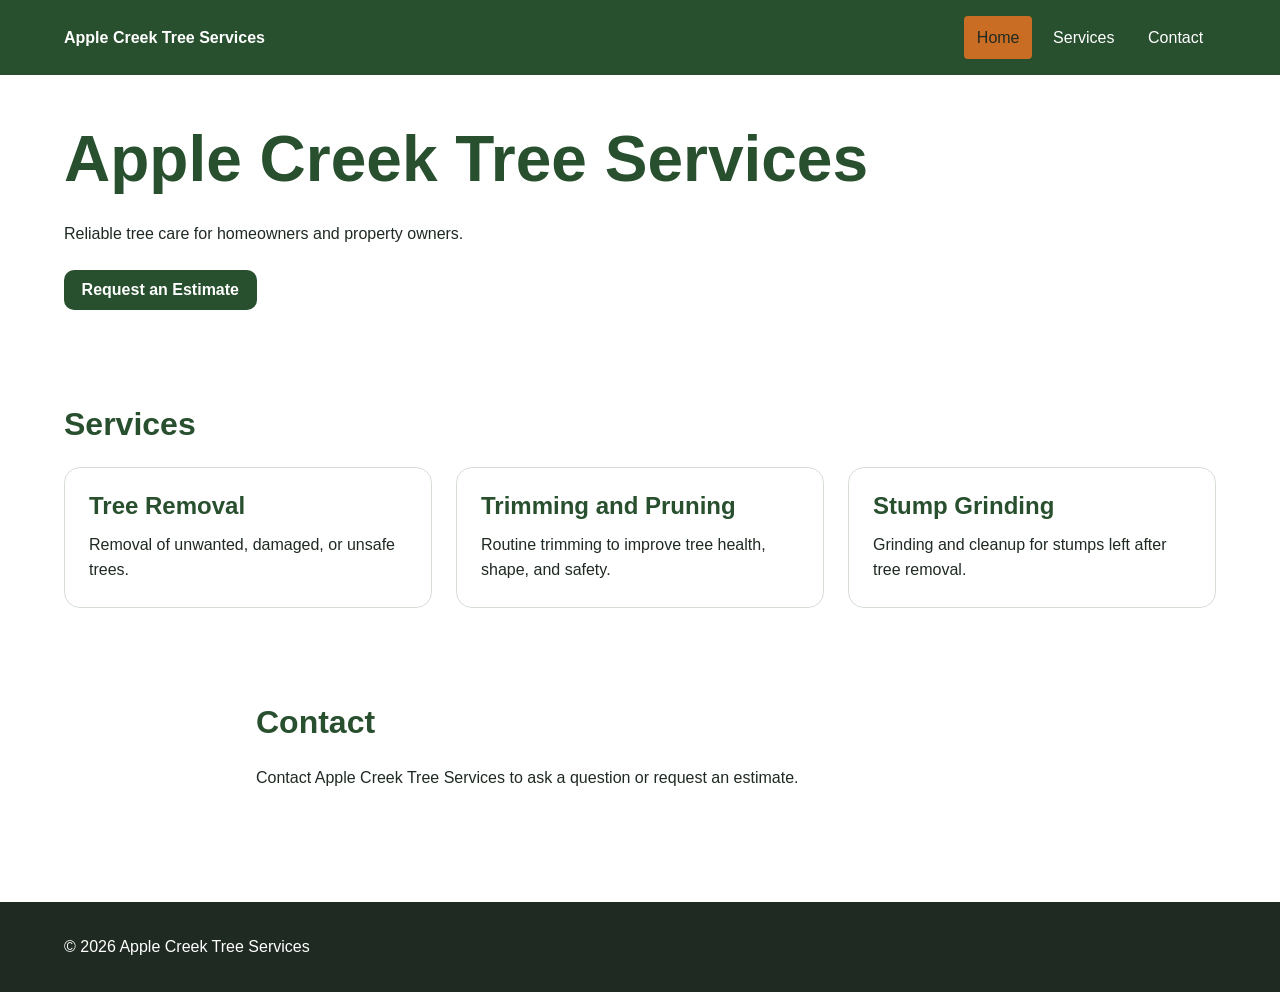
==== index.html @ 9f12fcba "Add simple capstone homepage" ====
<!doctype html>
<html lang="en">
<head>
  <meta charset="utf-8">
  <meta name="viewport" content="width=device-width, initial-scale=1">
  <title>Apple Creek Tree Services</title>
  <link rel="stylesheet" href="css/apple-creek-architecture.css">
</head>
<body>
  <header class="site-header">
    <div class="site-shell site-nav">
      <a class="site-nav__brand" href="index.html">Apple Creek Tree Services</a>
      <nav aria-label="Primary navigation">
        <ul class="site-nav__list">
          <li><a class="site-nav__link" aria-current="page" href="index.html">Home</a></li>
          <li><a class="site-nav__link" href="#services">Services</a></li>
          <li><a class="site-nav__link" href="#contact">Contact</a></li>
        </ul>
      </nav>
    </div>
  </header>

  <main>
    <section class="section">
      <div class="site-shell stack">
        <h1>Apple Creek Tree Services</h1>
        <p>Reliable tree care for homeowners and property owners.</p>
        <div>
          <a class="button" href="#contact">Request an Estimate</a>
        </div>
      </div>
    </section>

    <section class="section" id="services">
      <div class="site-shell stack">
        <h2>Services</h2>
        <div class="card-grid">
          <article class="service-card">
            <h3 class="service-card__title">Tree Removal</h3>
            <p>Removal of unwanted, damaged, or unsafe trees.</p>
          </article>

          <article class="service-card">
            <h3 class="service-card__title">Trimming and Pruning</h3>
            <p>Routine trimming to improve tree health, shape, and safety.</p>
          </article>

          <article class="service-card">
            <h3 class="service-card__title">Stump Grinding</h3>
            <p>Grinding and cleanup for stumps left after tree removal.</p>
          </article>
        </div>
      </div>
    </section>

    <section class="section" id="contact">
      <div class="site-shell site-shell--narrow stack">
        <h2>Contact</h2>
        <p>Contact Apple Creek Tree Services to ask a question or request an estimate.</p>
      </div>
    </section>
  </main>

  <footer class="site-footer">
    <div class="site-shell">
      <p>&copy; 2026 Apple Creek Tree Services</p>
    </div>
  </footer>
</body>
</html>
---- css/apple-creek-architecture.css ----
/* =========================================================
   Apple Creek Tree Services
   Production CSS Architecture Package
   ========================================================= */

@layer reset, base, layout, components, utilities, states, overrides;

@layer reset {
  *, *::before, *::after { box-sizing: border-box; }
  html { scroll-behavior: smooth; }
  body, h1, h2, h3, p, ul, ol, figure { margin: 0; }
  img, picture { display: block; max-width: 100%; }
  button, input, select, textarea { font: inherit; }
}

@layer base {
  :root {
    --color-brand-700: #284f2e;
    --color-brand-600: #356b3f;
    --color-brand-100: #e9f2e8;
    --color-accent-500: #c96d24;
    --color-accent-100: #fff1e5;
    --color-ink-900: #1f2a22;
    --color-ink-700: #445047;
    --color-surface-000: #ffffff;
    --color-surface-050: #f7f8f5;
    --color-border-200: #d5ddd4;
    --color-danger-600: #a43a32;
    --color-success-600: #2f6b3a;
    --font-sans: Arial, Helvetica, sans-serif;
    --text-sm: 0.875rem;
    --text-base: 1rem;
    --text-lg: 1.125rem;
    --text-xl: 1.5rem;
    --text-2xl: 2rem;
    --text-hero: clamp(2.25rem, 5vw, 4.5rem);
    --leading-body: 1.6;
    --leading-tight: 1.15;
    --space-1: 0.25rem;
    --space-2: 0.5rem;
    --space-3: 0.75rem;
    --space-4: 1rem;
    --space-5: 1.5rem;
    --space-6: 2rem;
    --space-7: 3rem;
    --space-8: 4rem;
    --radius-sm: 0.25rem;
    --radius-md: 0.625rem;
    --radius-lg: 1rem;
    --border-thin: 1px solid var(--color-border-200);
    --content-max: 72rem;
    --content-narrow: 48rem;
    --focus-color: var(--color-accent-500);
    --focus-ring: 3px solid var(--focus-color);
    --focus-offset: 3px;
    --button-bg: var(--color-brand-700);
    --button-color: var(--color-surface-000);
    --button-bg-hover: var(--color-accent-500);
    --button-color-hover: var(--color-ink-900);
    --button-radius: var(--radius-md);
    --button-pad-block: 0.75rem;
    --button-pad-inline: 1.1rem;
  }

  html { color-scheme: light; }
  body {
    background: var(--color-surface-000);
    color: var(--color-ink-900);
    font-family: var(--font-sans);
    font-size: var(--text-base);
    line-height: var(--leading-body);
  }
  h1, h2, h3 { color: var(--color-brand-700); line-height: var(--leading-tight); }
  h1 { font-size: var(--text-hero); }
  h2 { font-size: var(--text-2xl); }
  h3 { font-size: var(--text-xl); }
  p + p { margin-top: var(--space-4); }
  a { color: var(--color-brand-700); text-underline-offset: 0.15em; }
}

@layer layout {
  .site-shell { width: min(100% - 2rem, var(--content-max)); margin-inline: auto; }
  .site-shell--narrow { width: min(100% - 2rem, var(--content-narrow)); margin-inline: auto; }
  .section { padding-block: var(--space-7); }
  .stack { display: grid; gap: var(--space-5); }
  .cluster { display: flex; flex-wrap: wrap; gap: var(--space-4); align-items: center; }
  .card-grid { display: grid; gap: var(--space-5); grid-template-columns: repeat(auto-fit, minmax(min(16rem, 100%), 1fr)); }
  .split-layout { display: grid; gap: var(--space-6); grid-template-columns: 1fr; }
  @media (min-width: 48rem) {
    .split-layout { grid-template-columns: minmax(0, 1.2fr) minmax(18rem, 0.8fr); align-items: start; }
  }
}

@layer components {
  .site-header { background: var(--color-brand-700); color: var(--color-surface-000); }
  .site-nav { display: flex; flex-wrap: wrap; align-items: center; justify-content: space-between; gap: var(--space-4); padding-block: var(--space-4); }
  .site-nav__brand, .site-nav__link { color: var(--color-surface-000); text-decoration: none; }
  .site-nav__brand { font-weight: 700; }
  .site-nav__list { display: flex; flex-wrap: wrap; gap: var(--space-2); padding: 0; margin: 0; list-style: none; }
  .site-nav__link { display: inline-block; padding: 0.55rem 0.8rem; border-radius: var(--radius-sm); }
  .button { display: inline-block; padding: var(--button-pad-block) var(--button-pad-inline); background: var(--button-bg); color: var(--button-color); border: 0; border-radius: var(--button-radius); font-weight: 700; line-height: 1; text-decoration: none; cursor: pointer; }
  .button--secondary { --button-bg: var(--color-surface-000); --button-color: var(--color-brand-700); border: 2px solid var(--color-brand-700); }
  .service-card { padding: var(--space-5); background: var(--color-surface-000); border: var(--border-thin); border-radius: var(--radius-lg); }
  .service-card__title { margin-bottom: var(--space-3); }
  .service-card__link { display: inline-block; margin-top: var(--space-4); font-weight: 700; }
  .callout { padding: var(--space-5); background: var(--color-accent-100); border-left: 0.4rem solid var(--color-accent-500); border-radius: var(--radius-sm); }
  .callout__title { margin-bottom: var(--space-2); color: var(--color-ink-900); }
  .form-field { display: grid; gap: var(--space-2); }
  .form-field__label { font-weight: 700; }
  .form-field__control { width: 100%; padding: 0.75rem 0.85rem; color: var(--color-ink-900); background: var(--color-surface-000); border: var(--border-thin); border-radius: var(--radius-md); }
  .form-field__help { color: var(--color-ink-700); font-size: var(--text-sm); }
  .media-card { overflow: hidden; background: var(--color-surface-000); border: var(--border-thin); border-radius: var(--radius-lg); }
  .media-card__image { width: 100%; aspect-ratio: 4 / 3; object-fit: cover; }
  .media-card__body { padding: var(--space-4); }
  .site-footer { margin-top: var(--space-8); padding-block: var(--space-6); background: var(--color-ink-900); color: var(--color-surface-000); }
  .site-footer a { color: var(--color-surface-000); }
}

@layer utilities {
  .u-text-center { text-align: center !important; }
  .u-visually-hidden { position: absolute !important; width: 1px !important; height: 1px !important; padding: 0 !important; margin: -1px !important; overflow: hidden !important; clip: rect(0 0 0 0) !important; white-space: nowrap !important; border: 0 !important; }
  .u-mt-0 { margin-top: 0 !important; }
  .u-mt-6 { margin-top: var(--space-6) !important; }
  .u-full-width { width: 100% !important; }
}

@layer states {
  :where(a, button, input, select, textarea):focus-visible { outline: var(--focus-ring); outline-offset: var(--focus-offset); }
  .site-nav__link:hover, .site-nav__link[aria-current="page"] { background: var(--color-accent-500); color: var(--color-ink-900); }
  .button:hover { background: var(--button-bg-hover); color: var(--button-color-hover); }
  .form-field__control[aria-invalid="true"] { border-color: var(--color-danger-600); box-shadow: 0 0 0 1px var(--color-danger-600); }
  .form-field__control:disabled, .button:disabled { opacity: 0.55; cursor: not-allowed; }
  .is-success { border-color: var(--color-success-600) !important; }
}

@layer overrides {
  /* Page-specific or temporary release fixes belong here only when needed. */
}

@media print {
  @page { margin: 0.6in; }
  body { background: #fff; color: #000; font-size: 11pt; }
  .site-header, .site-footer, .button, form, .no-print { display: none !important; }
  .site-shell, .site-shell--narrow { width: 100%; max-width: none; }
  .section { padding-block: 0.2in; }
  .card-grid, .split-layout { display: block; }
  .service-card, .callout, .media-card { break-inside: avoid; margin-bottom: 0.18in; border: 1px solid #888; box-shadow: none; }
  a[href]::after { content: " (" attr(href) ")"; font-size: 9pt; }
}
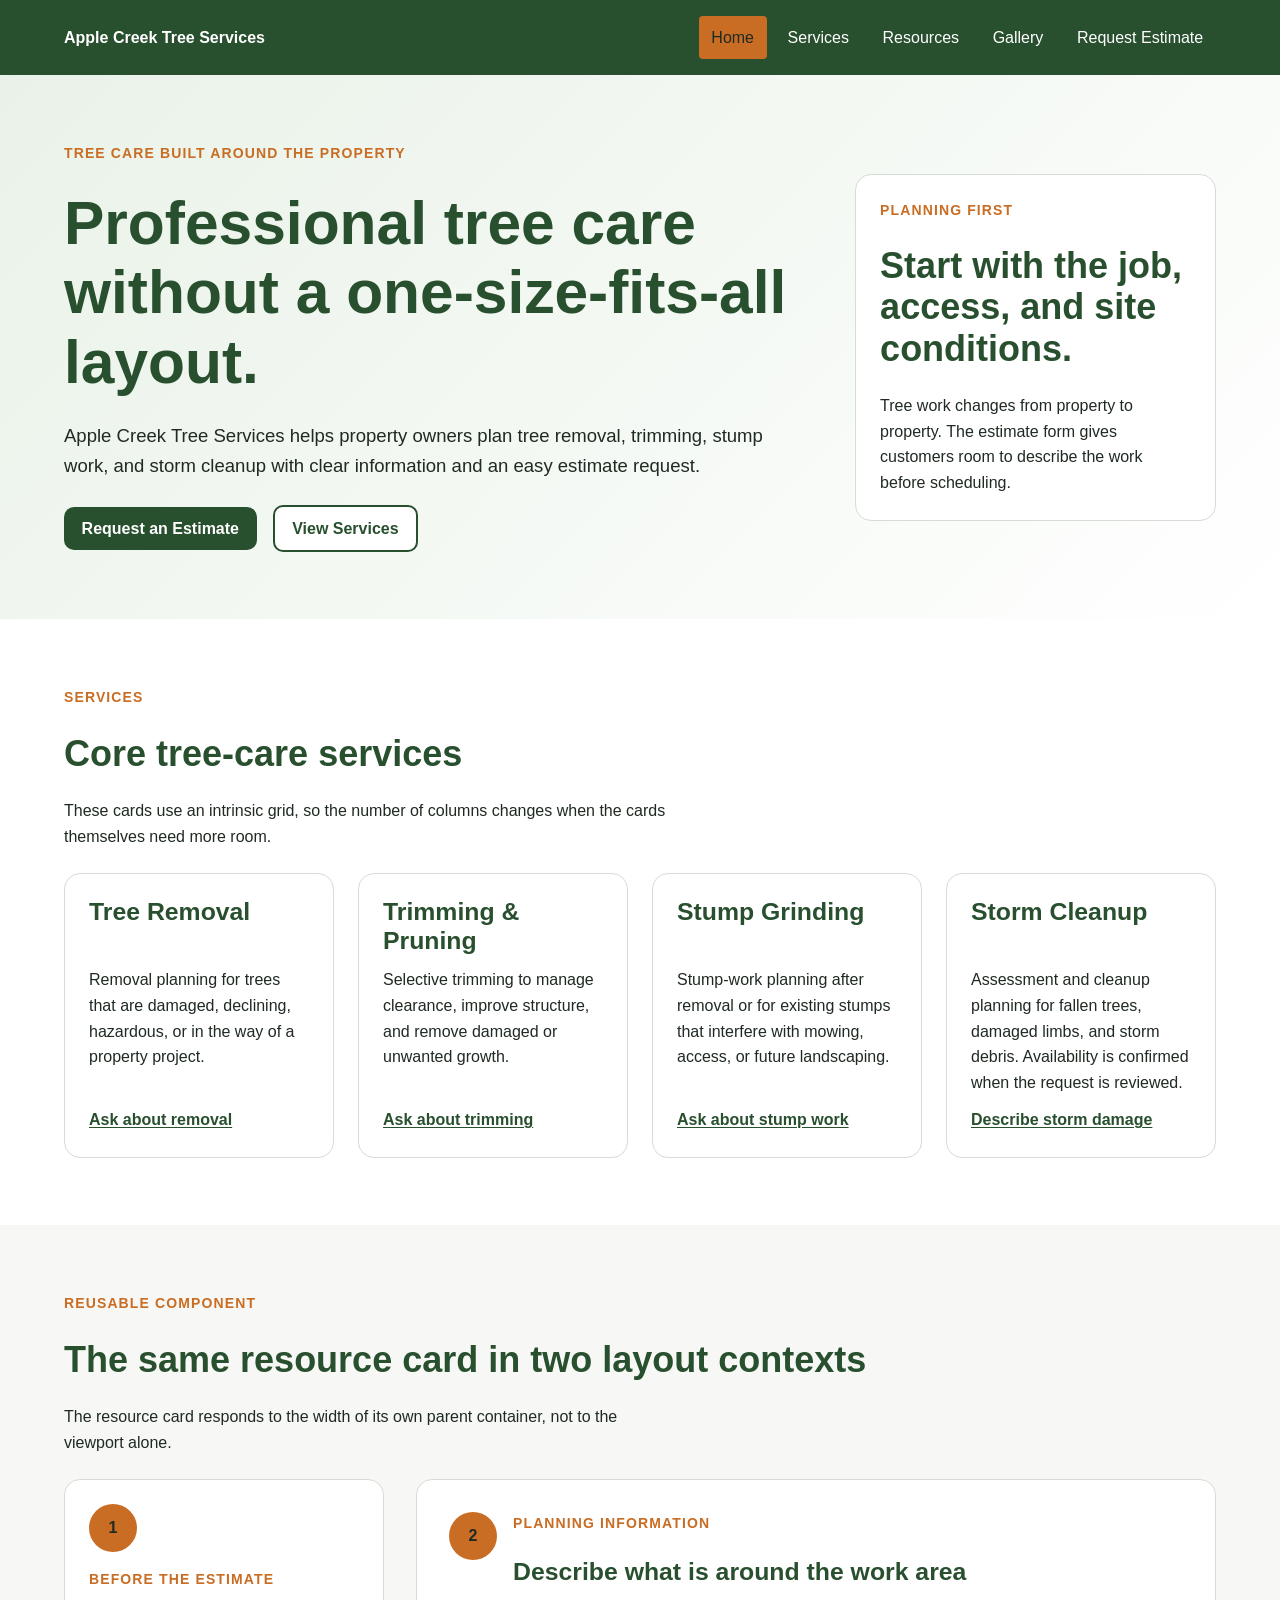
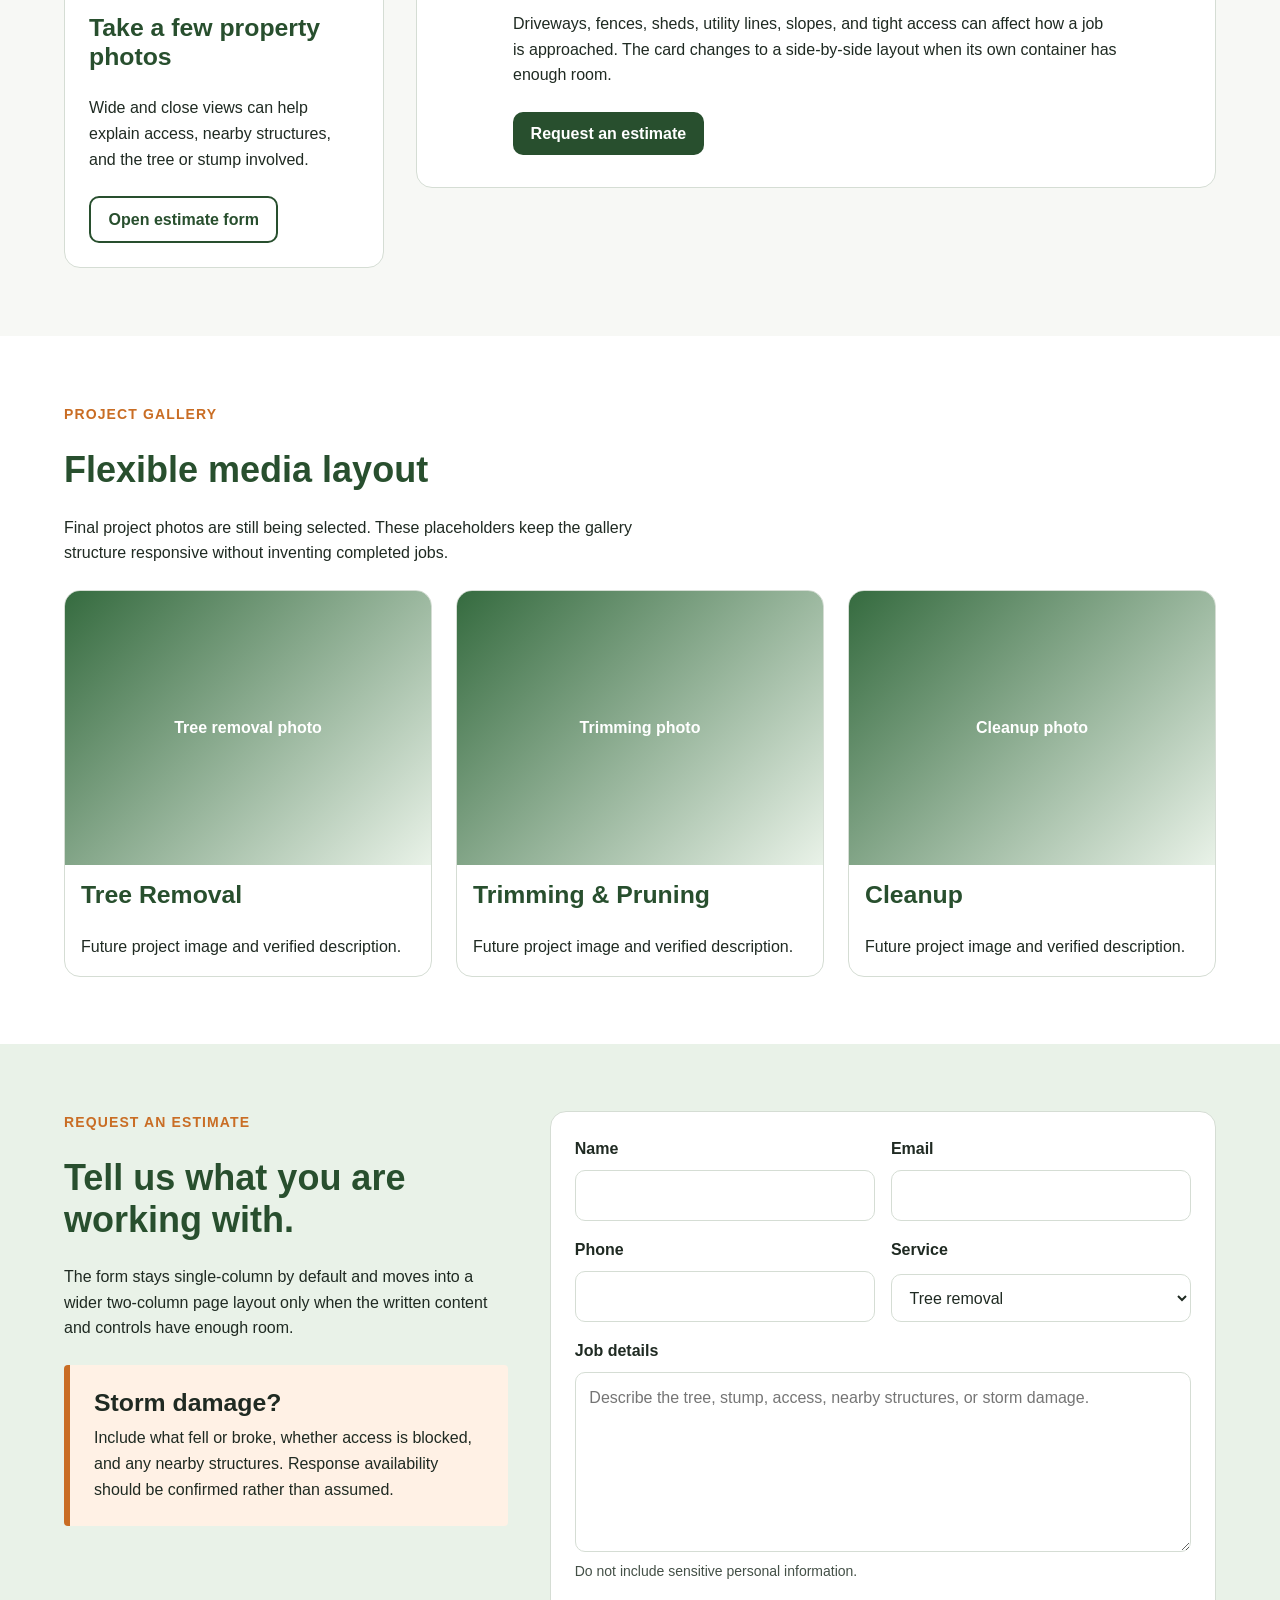
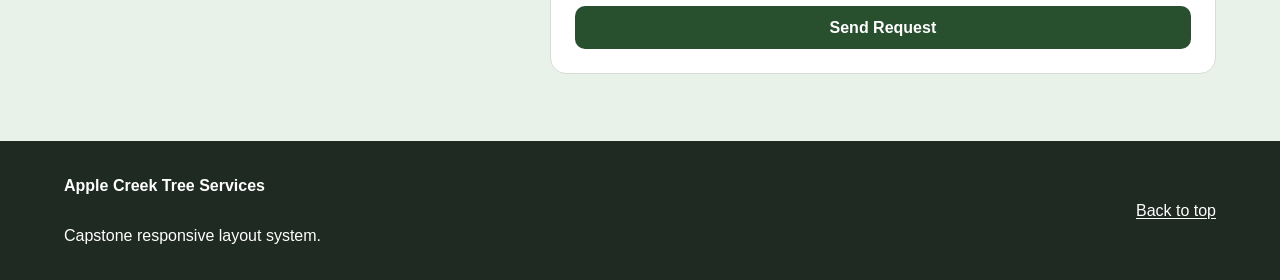
==== commit 3de175ff: "Extend capstone with responsive layout system" ====
--- a/index.html
+++ b/index.html
@@ -3,68 +3,223 @@
 <head>
   <meta charset="utf-8">
   <meta name="viewport" content="width=device-width, initial-scale=1">
+  <meta name="description" content="Apple Creek Tree Services responsive capstone layout practice.">
   <title>Apple Creek Tree Services</title>
-  <link rel="stylesheet" href="css/apple-creek-architecture.css">
+  <link rel="stylesheet" href="css/apple-creek-responsive.css">
 </head>
 <body>
+  <a class="skip-link" href="#main">Skip to main content</a>
+
   <header class="site-header">
     <div class="site-shell site-nav">
-      <a class="site-nav__brand" href="index.html">Apple Creek Tree Services</a>
+      <a class="site-nav__brand" href="#home">Apple Creek Tree Services</a>
       <nav aria-label="Primary navigation">
         <ul class="site-nav__list">
-          <li><a class="site-nav__link" aria-current="page" href="index.html">Home</a></li>
+          <li><a class="site-nav__link" aria-current="page" href="#home">Home</a></li>
           <li><a class="site-nav__link" href="#services">Services</a></li>
-          <li><a class="site-nav__link" href="#contact">Contact</a></li>
+          <li><a class="site-nav__link" href="#resources">Resources</a></li>
+          <li><a class="site-nav__link" href="#gallery">Gallery</a></li>
+          <li><a class="site-nav__link" href="#estimate">Request Estimate</a></li>
         </ul>
       </nav>
     </div>
   </header>
 
-  <main>
-    <section class="section">
+  <main id="main">
+    <section class="hero section" id="home">
+      <div class="site-shell hero-layout">
+        <div class="stack">
+          <p class="eyebrow">Tree care built around the property</p>
+          <h1>Professional tree care without a one-size-fits-all layout.</h1>
+          <p class="hero__lede">Apple Creek Tree Services helps property owners plan tree removal, trimming, stump work, and storm cleanup with clear information and an easy estimate request.</p>
+          <div class="cluster">
+            <a class="button" href="#estimate">Request an Estimate</a>
+            <a class="button button--secondary" href="#services">View Services</a>
+          </div>
+        </div>
+
+        <aside class="hero-panel stack" aria-labelledby="planning-title">
+          <p class="eyebrow">Planning first</p>
+          <h2 id="planning-title">Start with the job, access, and site conditions.</h2>
+          <p>Tree work changes from property to property. The estimate form gives customers room to describe the work before scheduling.</p>
+        </aside>
+      </div>
+    </section>
+
+    <section class="section" id="services" aria-labelledby="services-title">
       <div class="site-shell stack">
-        <h1>Apple Creek Tree Services</h1>
-        <p>Reliable tree care for homeowners and property owners.</p>
-        <div>
-          <a class="button" href="#contact">Request an Estimate</a>
-        </div>
-      </div>
-    </section>
-
-    <section class="section" id="services">
+        <div class="section-heading stack">
+          <p class="eyebrow">Services</p>
+          <h2 id="services-title">Core tree-care services</h2>
+          <p>These cards use an intrinsic grid, so the number of columns changes when the cards themselves need more room.</p>
+        </div>
+
+        <div class="service-grid">
+          <article class="service-card">
+            <h3 class="service-card__title">Tree Removal</h3>
+            <p>Removal planning for trees that are damaged, declining, hazardous, or in the way of a property project.</p>
+            <a class="service-card__link" href="#estimate">Ask about removal</a>
+          </article>
+
+          <article class="service-card">
+            <h3 class="service-card__title">Trimming &amp; Pruning</h3>
+            <p>Selective trimming to manage clearance, improve structure, and remove damaged or unwanted growth.</p>
+            <a class="service-card__link" href="#estimate">Ask about trimming</a>
+          </article>
+
+          <article class="service-card">
+            <h3 class="service-card__title">Stump Grinding</h3>
+            <p>Stump-work planning after removal or for existing stumps that interfere with mowing, access, or future landscaping.</p>
+            <a class="service-card__link" href="#estimate">Ask about stump work</a>
+          </article>
+
+          <article class="service-card">
+            <h3 class="service-card__title">Storm Cleanup</h3>
+            <p>Assessment and cleanup planning for fallen trees, damaged limbs, and storm debris. Availability is confirmed when the request is reviewed.</p>
+            <a class="service-card__link" href="#estimate">Describe storm damage</a>
+          </article>
+        </div>
+      </div>
+    </section>
+
+    <section class="section section--muted" id="resources" aria-labelledby="resources-title">
       <div class="site-shell stack">
-        <h2>Services</h2>
-        <div class="card-grid">
-          <article class="service-card">
-            <h3 class="service-card__title">Tree Removal</h3>
-            <p>Removal of unwanted, damaged, or unsafe trees.</p>
-          </article>
-
-          <article class="service-card">
-            <h3 class="service-card__title">Trimming and Pruning</h3>
-            <p>Routine trimming to improve tree health, shape, and safety.</p>
-          </article>
-
-          <article class="service-card">
-            <h3 class="service-card__title">Stump Grinding</h3>
-            <p>Grinding and cleanup for stumps left after tree removal.</p>
-          </article>
-        </div>
-      </div>
-    </section>
-
-    <section class="section" id="contact">
-      <div class="site-shell site-shell--narrow stack">
-        <h2>Contact</h2>
-        <p>Contact Apple Creek Tree Services to ask a question or request an estimate.</p>
+        <div class="section-heading stack">
+          <p class="eyebrow">Reusable component</p>
+          <h2 id="resources-title">The same resource card in two layout contexts</h2>
+          <p>The resource card responds to the width of its own parent container, not to the viewport alone.</p>
+        </div>
+
+        <div class="resource-layout">
+          <aside class="resource-sidebar stack" aria-label="Quick resource">
+            <div class="resource-shell">
+              <article class="resource-card">
+                <div class="resource-card__marker" aria-hidden="true">1</div>
+                <div class="resource-card__body stack">
+                  <p class="eyebrow">Before the estimate</p>
+                  <h3>Take a few property photos</h3>
+                  <p>Wide and close views can help explain access, nearby structures, and the tree or stump involved.</p>
+                  <a class="button button--secondary" href="#estimate">Open estimate form</a>
+                </div>
+              </article>
+            </div>
+          </aside>
+
+          <div class="resource-main stack">
+            <div class="resource-shell">
+              <article class="resource-card">
+                <div class="resource-card__marker" aria-hidden="true">2</div>
+                <div class="resource-card__body stack">
+                  <p class="eyebrow">Planning information</p>
+                  <h3>Describe what is around the work area</h3>
+                  <p>Driveways, fences, sheds, utility lines, slopes, and tight access can affect how a job is approached. The card changes to a side-by-side layout when its own container has enough room.</p>
+                  <a class="button" href="#estimate">Request an estimate</a>
+                </div>
+              </article>
+            </div>
+          </div>
+        </div>
+      </div>
+    </section>
+
+    <section class="section" id="gallery" aria-labelledby="gallery-title">
+      <div class="site-shell stack">
+        <div class="section-heading stack">
+          <p class="eyebrow">Project gallery</p>
+          <h2 id="gallery-title">Flexible media layout</h2>
+          <p>Final project photos are still being selected. These placeholders keep the gallery structure responsive without inventing completed jobs.</p>
+        </div>
+
+        <div class="gallery-grid">
+          <article class="media-card">
+            <div class="media-card__placeholder" role="img" aria-label="Placeholder for a future tree removal project photo">Tree removal photo</div>
+            <div class="media-card__body stack">
+              <h3>Tree Removal</h3>
+              <p>Future project image and verified description.</p>
+            </div>
+          </article>
+
+          <article class="media-card">
+            <div class="media-card__placeholder" role="img" aria-label="Placeholder for a future trimming project photo">Trimming photo</div>
+            <div class="media-card__body stack">
+              <h3>Trimming &amp; Pruning</h3>
+              <p>Future project image and verified description.</p>
+            </div>
+          </article>
+
+          <article class="media-card">
+            <div class="media-card__placeholder" role="img" aria-label="Placeholder for a future cleanup project photo">Cleanup photo</div>
+            <div class="media-card__body stack">
+              <h3>Cleanup</h3>
+              <p>Future project image and verified description.</p>
+            </div>
+          </article>
+        </div>
+      </div>
+    </section>
+
+    <section class="section section--accent" id="estimate" aria-labelledby="estimate-title">
+      <div class="site-shell estimate-layout">
+        <div class="stack">
+          <p class="eyebrow">Request an estimate</p>
+          <h2 id="estimate-title">Tell us what you are working with.</h2>
+          <p>The form stays single-column by default and moves into a wider two-column page layout only when the written content and controls have enough room.</p>
+
+          <div class="callout">
+            <h3 class="callout__title">Storm damage?</h3>
+            <p>Include what fell or broke, whether access is blocked, and any nearby structures. Response availability should be confirmed rather than assumed.</p>
+          </div>
+        </div>
+
+        <form class="estimate-form stack" action="#" method="post">
+          <div class="form-grid">
+            <div class="form-field">
+              <label class="form-field__label" for="name">Name</label>
+              <input class="form-field__control" id="name" name="name" autocomplete="name" required>
+            </div>
+
+            <div class="form-field">
+              <label class="form-field__label" for="email">Email</label>
+              <input class="form-field__control" id="email" name="email" type="email" autocomplete="email" required>
+            </div>
+
+            <div class="form-field">
+              <label class="form-field__label" for="phone">Phone</label>
+              <input class="form-field__control" id="phone" name="phone" type="tel" autocomplete="tel">
+            </div>
+
+            <div class="form-field">
+              <label class="form-field__label" for="service">Service</label>
+              <select class="form-field__control" id="service" name="service">
+                <option>Tree removal</option>
+                <option>Trimming and pruning</option>
+                <option>Stump grinding</option>
+                <option>Storm cleanup</option>
+                <option>Not sure yet</option>
+              </select>
+            </div>
+
+            <div class="form-field form-field--wide">
+              <label class="form-field__label" for="details">Job details</label>
+              <textarea class="form-field__control" id="details" name="details" rows="6" placeholder="Describe the tree, stump, access, nearby structures, or storm damage."></textarea>
+              <span class="form-field__help">Do not include sensitive personal information.</span>
+            </div>
+          </div>
+
+          <button class="button" type="submit">Send Request</button>
+        </form>
       </div>
     </section>
   </main>
 
   <footer class="site-footer">
-    <div class="site-shell">
-      <p>&copy; 2026 Apple Creek Tree Services</p>
+    <div class="site-shell footer-layout">
+      <div class="stack">
+        <strong>Apple Creek Tree Services</strong>
+        <p>Capstone responsive layout system.</p>
+      </div>
+      <a href="#home">Back to top</a>
     </div>
   </footer>
 </body>
-</html>
+</html>
--- a/css/apple-creek-responsive.css
+++ b/css/apple-creek-responsive.css
@@ -0,0 +1,662 @@
+/* =========================================================
+   Apple Creek Tree Services
+   Production Responsive Layout System
+   Extended from the Module 2 CSS architecture.
+   Layer order is intentionally preserved.
+   ========================================================= */
+@layer reset, base, layout, components, utilities, states, overrides;
+
+@layer reset {
+  *,
+  *::before,
+  *::after {
+    box-sizing: border-box;
+  }
+
+  html {
+    scroll-behavior: smooth;
+  }
+
+  body,
+  h1,
+  h2,
+  h3,
+  p,
+  ul,
+  ol,
+  figure {
+    margin: 0;
+  }
+
+  img,
+  picture {
+    display: block;
+    max-inline-size: 100%;
+  }
+
+  button,
+  input,
+  select,
+  textarea {
+    font: inherit;
+  }
+}
+
+@layer base {
+  :root {
+    /* Existing Module 2 design-token direction */
+    --color-brand-700: #284f2e;
+    --color-brand-600: #356b3f;
+    --color-brand-100: #e9f2e8;
+    --color-accent-500: #c96d24;
+    --color-accent-100: #fff1e5;
+    --color-ink-900: #1f2a22;
+    --color-ink-700: #445047;
+    --color-surface-000: #ffffff;
+    --color-surface-050: #f7f8f5;
+    --color-border-200: #d5ddd4;
+    --color-danger-600: #a43a32;
+    --color-success-600: #2f6b3a;
+
+    --font-sans: Arial, Helvetica, sans-serif;
+    --text-sm: 0.875rem;
+    --text-base: 1rem;
+    --text-lg: clamp(1.05rem, 1rem + 0.2vw, 1.2rem);
+    --text-xl: clamp(1.3rem, 1.15rem + 0.5vw, 1.65rem);
+    --text-2xl: clamp(1.75rem, 1.45rem + 1vw, 2.4rem);
+    --text-hero: clamp(2.25rem, 1.7rem + 2.6vw, 4.5rem);
+    --leading-body: 1.6;
+    --leading-tight: 1.15;
+
+    --space-1: 0.25rem;
+    --space-2: 0.5rem;
+    --space-3: 0.75rem;
+    --space-4: 1rem;
+    --space-5: 1.5rem;
+    --space-6: 2rem;
+    --space-7: 3rem;
+    --space-8: 4rem;
+    --section-space: clamp(2.5rem, 1.8rem + 3vw, 5.5rem);
+    --shell-gutter: clamp(1rem, 0.7rem + 1.5vw, 2rem);
+
+    --radius-sm: 0.25rem;
+    --radius-md: 0.625rem;
+    --radius-lg: 1rem;
+    --border-thin: 1px solid var(--color-border-200);
+
+    --content-max: 72rem;
+    --content-narrow: 48rem;
+    --reading-measure: 68ch;
+
+    --focus-color: var(--color-accent-500);
+    --focus-ring: 3px solid var(--focus-color);
+    --focus-offset: 3px;
+
+    --button-bg: var(--color-brand-700);
+    --button-color: var(--color-surface-000);
+    --button-bg-hover: var(--color-accent-500);
+    --button-color-hover: var(--color-ink-900);
+    --button-radius: var(--radius-md);
+    --button-pad-block: 0.75rem;
+    --button-pad-inline: 1.1rem;
+  }
+
+  html {
+    color-scheme: light;
+  }
+
+  body {
+    background: var(--color-surface-000);
+    color: var(--color-ink-900);
+    font-family: var(--font-sans);
+    font-size: var(--text-base);
+    line-height: var(--leading-body);
+  }
+
+  h1,
+  h2,
+  h3 {
+    color: var(--color-brand-700);
+    line-height: var(--leading-tight);
+  }
+
+  h1 { font-size: var(--text-hero); }
+  h2 { font-size: var(--text-2xl); }
+  h3 { font-size: var(--text-xl); }
+
+  p {
+    max-inline-size: var(--reading-measure);
+  }
+
+  a {
+    color: var(--color-brand-700);
+    text-underline-offset: 0.15em;
+  }
+}
+
+@layer layout {
+  /* Logical wrapper: flexible inline size + auto inline margins. */
+  .site-shell {
+    inline-size: min(calc(100% - (2 * var(--shell-gutter))), var(--content-max));
+    margin-inline: auto;
+  }
+
+  .site-shell--narrow {
+    inline-size: min(calc(100% - (2 * var(--shell-gutter))), var(--content-narrow));
+    margin-inline: auto;
+  }
+
+  .section {
+    padding-block: var(--section-space);
+  }
+
+  .stack {
+    display: grid;
+    gap: var(--space-5);
+  }
+
+  .cluster {
+    display: flex;
+    flex-wrap: wrap;
+    gap: var(--space-4);
+    align-items: center;
+  }
+
+  .hero-layout,
+  .estimate-layout {
+    display: grid;
+    gap: clamp(1.5rem, 1rem + 2vw, 3.5rem);
+  }
+
+  /* Advanced Grid pattern 1: intrinsic service cards. */
+  .service-grid {
+    display: grid;
+    gap: var(--space-5);
+    grid-template-columns: repeat(auto-fit, minmax(min(16rem, 100%), 1fr));
+    align-items: stretch;
+  }
+
+  /* Advanced Grid pattern 2: intrinsic gallery cards. */
+  .gallery-grid {
+    display: grid;
+    gap: var(--space-5);
+    grid-template-columns: repeat(auto-fill, minmax(min(18rem, 100%), 1fr));
+  }
+
+  /* Advanced Grid pattern 3: a bounded resource sidebar + flexible main area.
+     The sidebar gets an intentional readable width instead of shrinking to
+     its min-content width when the two-column layout turns on. */
+  .resource-layout {
+    display: grid;
+    gap: var(--space-6);
+  }
+
+  .resource-sidebar,
+  .resource-main {
+    min-inline-size: 0;
+  }
+
+  .resource-sidebar {
+    inline-size: 100%;
+  }
+
+  .form-grid {
+    display: grid;
+    gap: var(--space-4);
+    grid-template-columns: repeat(auto-fit, minmax(min(14rem, 100%), 1fr));
+  }
+
+  .form-field--wide {
+    grid-column: 1 / -1;
+  }
+
+  .footer-layout {
+    display: flex;
+    flex-wrap: wrap;
+    gap: var(--space-5);
+    align-items: center;
+    justify-content: space-between;
+  }
+
+  /* Content-driven breakpoint: around 47rem the navigation/hero copy and
+     estimate controls have enough inline room for a second column without
+     creating narrow text measures or compressed form fields. */
+  @media (min-width: 47rem) {
+    .hero-layout {
+      grid-template-columns: minmax(0, 1.35fr) minmax(16rem, 0.65fr);
+      align-items: center;
+    }
+
+    .estimate-layout {
+      grid-template-columns: minmax(0, 0.8fr) minmax(24rem, 1.2fr);
+      align-items: start;
+    }
+  }
+
+  /* Content-driven breakpoint: the quick-resource card and main resource
+     fit cleanly side by side only once there is about 58rem of content space.
+     A bounded 18–20rem first track prevents the sidebar from collapsing to
+     its min-content width in Chromium. */
+  @media (min-width: 58rem) {
+    .resource-layout {
+      grid-template-columns: minmax(18rem, 20rem) minmax(0, 1fr);
+      align-items: start;
+    }
+  }
+}
+
+@layer components {
+  .skip-link {
+    position: absolute;
+    inset-block-start: var(--space-2);
+    inset-inline-start: var(--space-2);
+    z-index: 10;
+    padding-block: var(--space-2);
+    padding-inline: var(--space-3);
+    background: var(--color-surface-000);
+    color: var(--color-brand-700);
+    border-radius: var(--radius-sm);
+    transform: translateY(-200%);
+  }
+
+  .skip-link:focus {
+    transform: translateY(0);
+  }
+
+  .site-header {
+    background: var(--color-brand-700);
+    color: var(--color-surface-000);
+  }
+
+  .site-nav {
+    display: flex;
+    flex-wrap: wrap;
+    align-items: center;
+    justify-content: space-between;
+    gap: var(--space-4);
+    padding-block: var(--space-4);
+  }
+
+  .site-nav__brand,
+  .site-nav__link {
+    color: var(--color-surface-000);
+    text-decoration: none;
+  }
+
+  .site-nav__brand {
+    font-weight: 700;
+  }
+
+  .site-nav__list {
+    display: flex;
+    flex-wrap: wrap;
+    gap: var(--space-2);
+    padding: 0;
+    margin: 0;
+    list-style: none;
+  }
+
+  .site-nav__link {
+    display: inline-block;
+    padding-block: 0.55rem;
+    padding-inline: 0.8rem;
+    border-radius: var(--radius-sm);
+  }
+
+  .hero {
+    background: linear-gradient(135deg, var(--color-brand-100), var(--color-surface-000));
+  }
+
+  .hero__lede {
+    font-size: var(--text-lg);
+  }
+
+  .hero-panel {
+    padding-block: var(--space-5);
+    padding-inline: var(--space-5);
+    background: var(--color-surface-000);
+    border: var(--border-thin);
+    border-radius: var(--radius-lg);
+  }
+
+  .section--muted {
+    background: var(--color-surface-050);
+  }
+
+  .section--accent {
+    background: var(--color-brand-100);
+  }
+
+  .section-heading {
+    max-inline-size: 52rem;
+  }
+
+  .eyebrow {
+    color: var(--color-accent-500);
+    font-size: var(--text-sm);
+    font-weight: 700;
+    letter-spacing: 0.08em;
+    text-transform: uppercase;
+  }
+
+  .button {
+    display: inline-block;
+    padding-block: var(--button-pad-block);
+    padding-inline: var(--button-pad-inline);
+    background: var(--button-bg);
+    color: var(--button-color);
+    border: 0;
+    border-radius: var(--button-radius);
+    font-weight: 700;
+    line-height: 1.2;
+    text-decoration: none;
+    cursor: pointer;
+    transition: background-color 160ms ease, color 160ms ease, transform 160ms ease;
+  }
+
+  .button--secondary {
+    --button-bg: var(--color-surface-000);
+    --button-color: var(--color-brand-700);
+    border: 2px solid var(--color-brand-700);
+  }
+
+  /* Default service-card fallback: aligned internal rows without subgrid. */
+  .service-card {
+    display: grid;
+    grid-template-rows: auto 1fr auto;
+    gap: var(--space-3);
+    padding-block: var(--space-5);
+    padding-inline: var(--space-5);
+    background: var(--color-surface-000);
+    border: var(--border-thin);
+    border-radius: var(--radius-lg);
+  }
+
+  .service-card__title,
+  .service-card__link {
+    margin: 0;
+  }
+
+  .service-card__link {
+    font-weight: 700;
+  }
+
+  /* Feature query: when subgrid exists, cards can inherit row tracks from
+     the service grid. The default three-row card remains the fallback. */
+  @supports (grid-template-rows: subgrid) {
+    .service-grid {
+      grid-auto-rows: auto;
+    }
+
+    .service-card {
+      grid-template-rows: subgrid;
+      grid-row: span 3;
+    }
+  }
+
+  .callout {
+    padding-block: var(--space-5);
+    padding-inline: var(--space-5);
+    background: var(--color-accent-100);
+    border-inline-start: 0.4rem solid var(--color-accent-500);
+    border-radius: var(--radius-sm);
+  }
+
+  .callout__title {
+    margin-block-end: var(--space-2);
+    color: var(--color-ink-900);
+  }
+
+  /* Query container is the shell so the card reacts to component space. */
+  .resource-shell {
+    container-type: inline-size;
+    inline-size: 100%;
+    min-inline-size: 0;
+  }
+
+  .resource-card {
+    display: grid;
+    gap: var(--space-4);
+    padding-block: var(--space-5);
+    padding-inline: var(--space-5);
+    background: var(--color-surface-000);
+    border: var(--border-thin);
+    border-radius: var(--radius-lg);
+  }
+
+  .resource-card__marker {
+    display: grid;
+    place-items: center;
+    inline-size: 3rem;
+    block-size: 3rem;
+    border-radius: 50%;
+    background: var(--color-accent-500);
+    color: var(--color-ink-900);
+    font-weight: 700;
+  }
+
+  .resource-card .button {
+    justify-self: start;
+  }
+
+  /* Container-query enhancement. Without support the default stacked card
+     above remains readable and fully actionable. */
+  @container (min-width: 34rem) {
+    .resource-card {
+      grid-template-columns: fit-content(4rem) minmax(0, 1fr);
+      align-items: start;
+      padding-block: var(--space-6);
+      padding-inline: var(--space-6);
+    }
+
+    .resource-card__body {
+      grid-column: 2;
+    }
+  }
+
+  .media-card {
+    overflow: hidden;
+    background: var(--color-surface-000);
+    border: var(--border-thin);
+    border-radius: var(--radius-lg);
+  }
+
+  .media-card__placeholder {
+    display: grid;
+    place-items: center;
+    min-block-size: 12rem;
+    padding-inline: var(--space-4);
+    aspect-ratio: 4 / 3;
+    background: linear-gradient(135deg, var(--color-brand-600), var(--color-brand-100));
+    color: var(--color-surface-000);
+    font-weight: 700;
+    text-align: center;
+  }
+
+  .media-card__body {
+    padding-block: var(--space-4);
+    padding-inline: var(--space-4);
+  }
+
+  .estimate-form {
+    padding-block: var(--space-5);
+    padding-inline: var(--space-5);
+    background: var(--color-surface-000);
+    border: var(--border-thin);
+    border-radius: var(--radius-lg);
+  }
+
+  .form-field {
+    display: grid;
+    gap: var(--space-2);
+  }
+
+  .form-field__label {
+    font-weight: 700;
+  }
+
+  .form-field__control {
+    inline-size: 100%;
+    min-inline-size: 0;
+    padding-block: 0.75rem;
+    padding-inline: 0.85rem;
+    color: var(--color-ink-900);
+    background: var(--color-surface-000);
+    border: var(--border-thin);
+    border-radius: var(--radius-md);
+  }
+
+  .form-field__help {
+    color: var(--color-ink-700);
+    font-size: var(--text-sm);
+  }
+
+  .site-footer {
+    padding-block: var(--space-6);
+    background: var(--color-ink-900);
+    color: var(--color-surface-000);
+  }
+
+  .site-footer a {
+    color: var(--color-surface-000);
+  }
+}
+
+@layer utilities {
+  .u-text-center { text-align: center !important; }
+
+  .u-visually-hidden {
+    position: absolute !important;
+    inline-size: 1px !important;
+    block-size: 1px !important;
+    padding: 0 !important;
+    margin: -1px !important;
+    overflow: hidden !important;
+    clip: rect(0 0 0 0) !important;
+    white-space: nowrap !important;
+    border: 0 !important;
+  }
+
+  .u-mt-0 { margin-block-start: 0 !important; }
+  .u-mt-6 { margin-block-start: var(--space-6) !important; }
+  .u-full-width { inline-size: 100% !important; }
+}
+
+@layer states {
+  :where(a, button, input, select, textarea):focus-visible {
+    outline: var(--focus-ring);
+    outline-offset: var(--focus-offset);
+  }
+
+  .site-nav__link:hover,
+  .site-nav__link[aria-current="page"] {
+    background: var(--color-accent-500);
+    color: var(--color-ink-900);
+  }
+
+  .button:hover {
+    background: var(--button-bg-hover);
+    color: var(--button-color-hover);
+    transform: translateY(-1px);
+  }
+
+  .form-field__control[aria-invalid="true"] {
+    border-color: var(--color-danger-600);
+    box-shadow: 0 0 0 1px var(--color-danger-600);
+  }
+
+  .form-field__control:disabled,
+  .button:disabled {
+    opacity: 0.55;
+    cursor: not-allowed;
+  }
+
+  .is-success {
+    border-color: var(--color-success-600) !important;
+  }
+}
+
+@layer overrides {
+  /* Intentionally small. */
+}
+
+/* User preference: preserve function while removing nonessential motion. */
+@media (prefers-reduced-motion: reduce) {
+  html { scroll-behavior: auto; }
+
+  *,
+  *::before,
+  *::after {
+    scroll-behavior: auto !important;
+    transition-duration: 0.01ms !important;
+    animation-duration: 0.01ms !important;
+    animation-iteration-count: 1 !important;
+  }
+}
+
+/* Extra preference support for users asking for stronger contrast. */
+@media (prefers-contrast: more) {
+  :root {
+    --color-border-200: #6d766f;
+    --focus-ring: 4px solid #000;
+  }
+
+  .service-card,
+  .resource-card,
+  .media-card,
+  .estimate-form,
+  .hero-panel {
+    border-width: 2px;
+  }
+}
+
+@media print {
+  @page { margin: 0.6in; }
+
+  body {
+    background: #fff;
+    color: #000;
+    font-size: 11pt;
+  }
+
+  .site-header,
+  .site-footer,
+  .button,
+  form,
+  .no-print,
+  .skip-link {
+    display: none !important;
+  }
+
+  .site-shell,
+  .site-shell--narrow {
+    inline-size: 100%;
+    max-inline-size: none;
+  }
+
+  .section { padding-block: 0.2in; }
+
+  .service-grid,
+  .gallery-grid,
+  .resource-layout,
+  .hero-layout,
+  .estimate-layout {
+    display: block;
+  }
+
+  .service-card,
+  .callout,
+  .media-card,
+  .resource-card,
+  .hero-panel {
+    break-inside: avoid;
+    margin-block-end: 0.18in;
+    border: 1px solid #888;
+    box-shadow: none;
+  }
+
+  a[href]::after {
+    content: " (" attr(href) ")";
+    font-size: 9pt;
+  }
+}
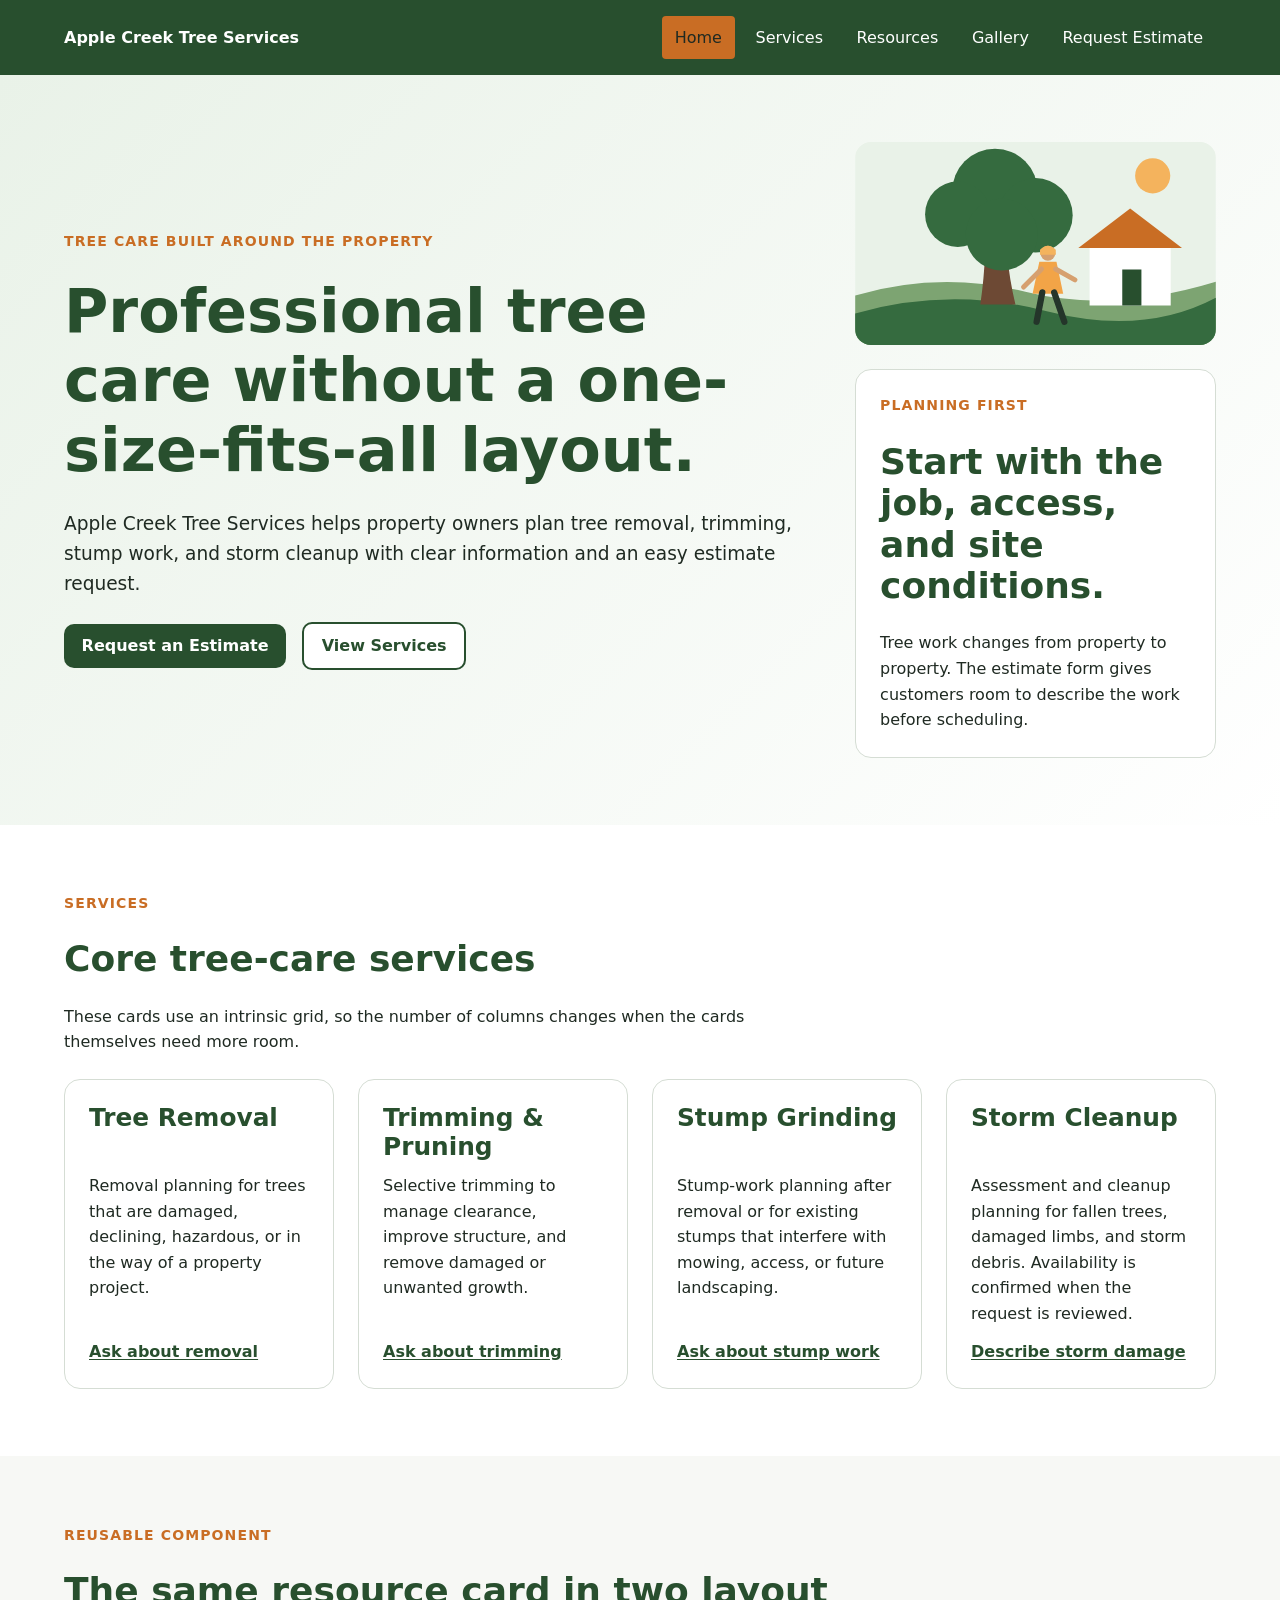
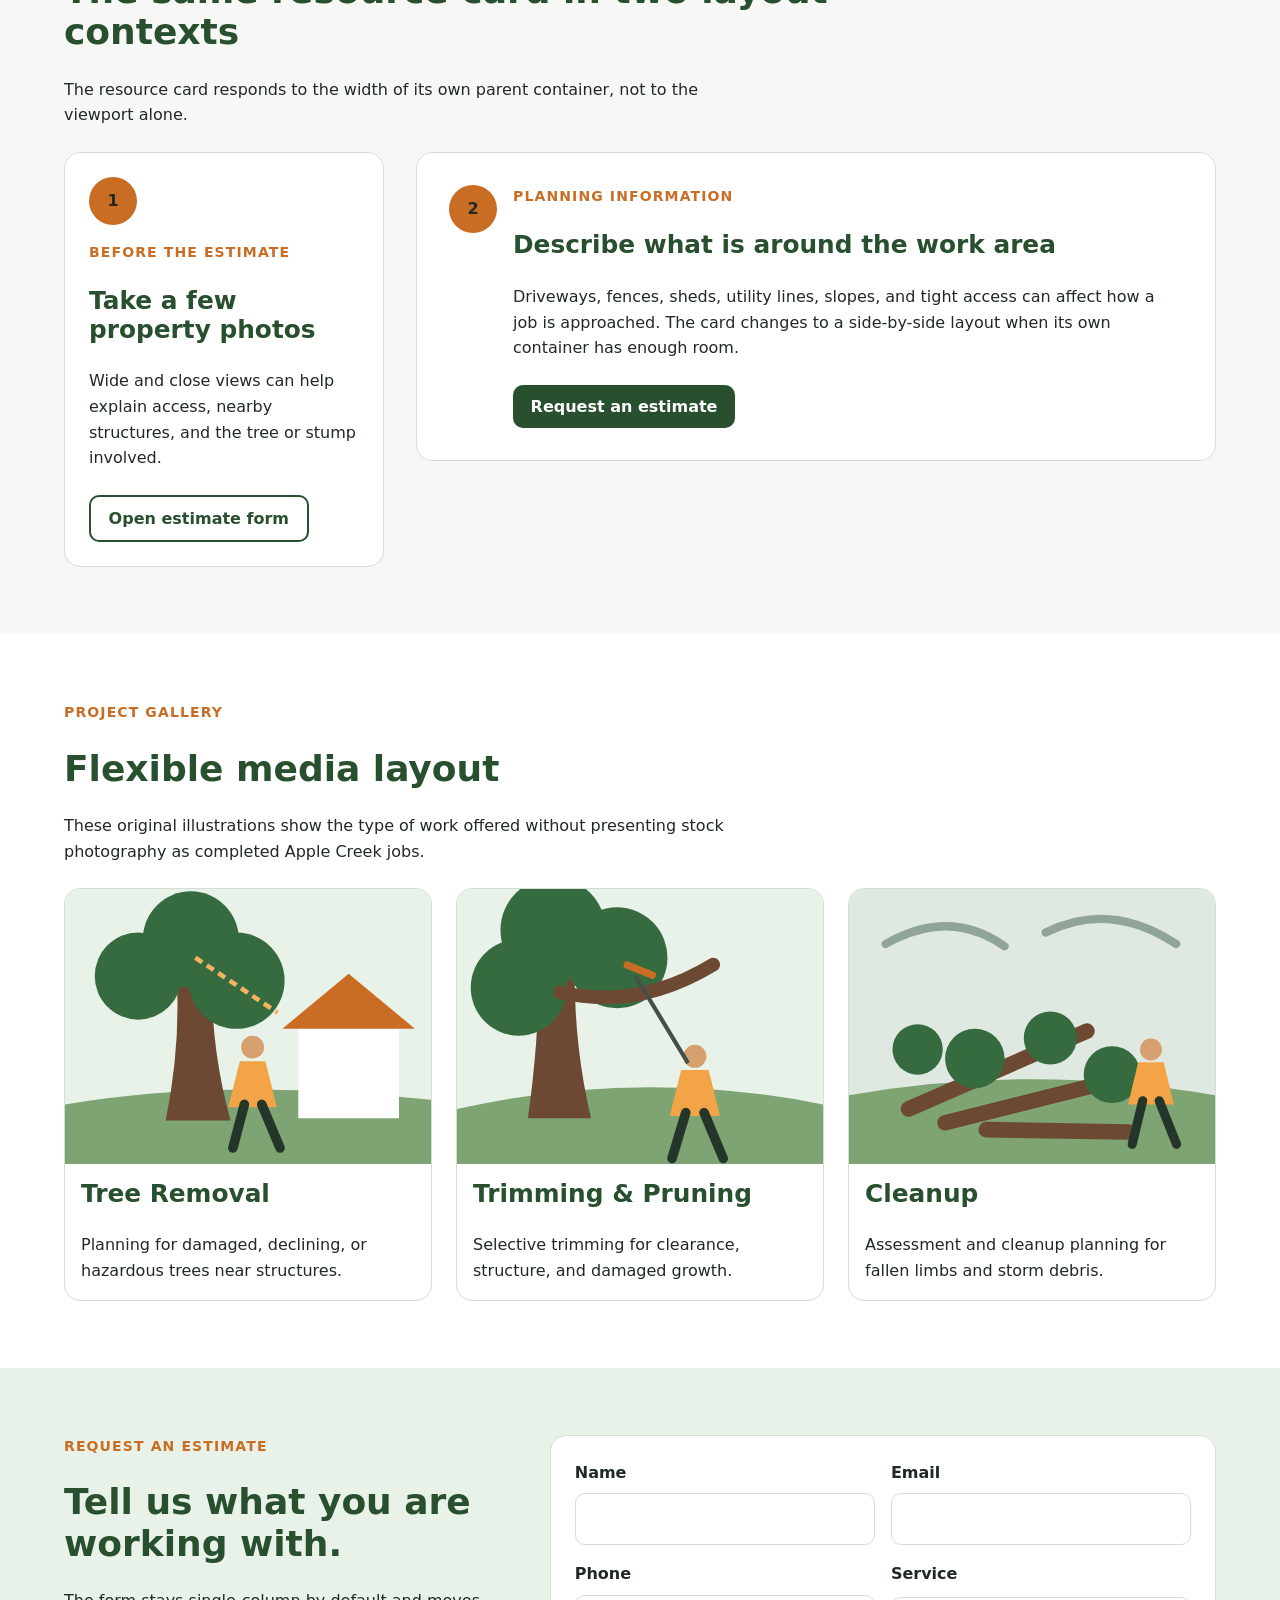
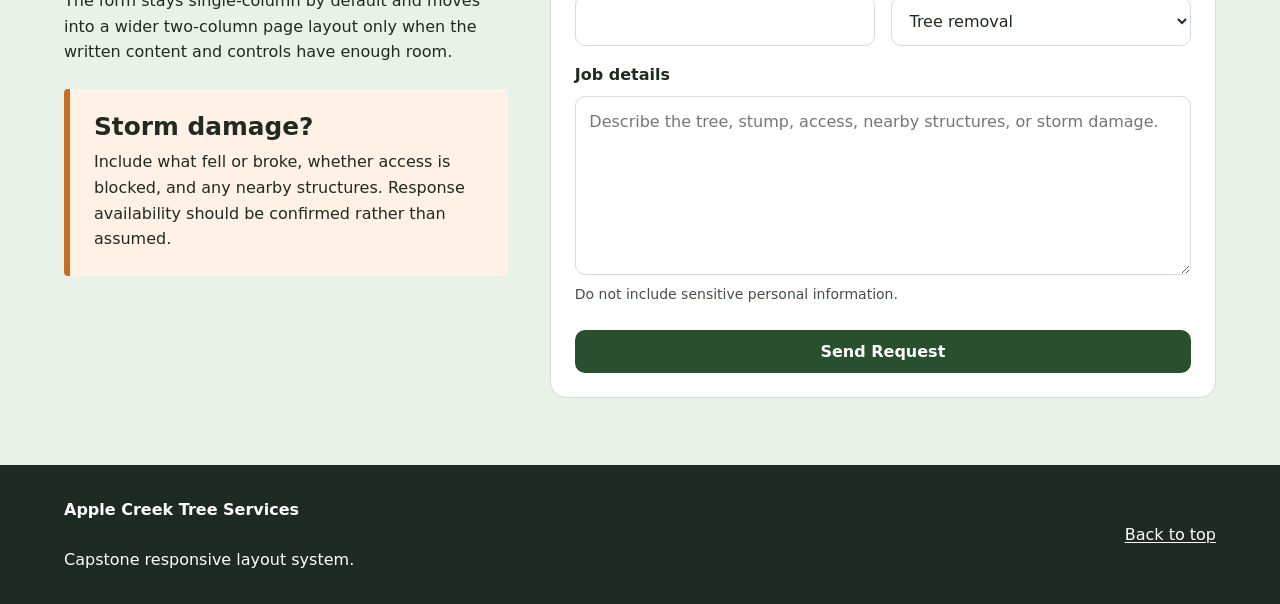
==== commit 8c441b14: "Optimize capstone media and typography" ====
--- a/index.html
+++ b/index.html
@@ -6,6 +6,26 @@
   <meta name="description" content="Apple Creek Tree Services responsive capstone layout practice.">
   <title>Apple Creek Tree Services</title>
   <link rel="stylesheet" href="css/apple-creek-responsive.css">
+
+  <!--
+    ASSET INVENTORY / PROVENANCE
+    - assets/hero-tree-care-wide.svg: original course-project artwork created for
+      Apple Creek; author-owned for this capstone; wide hero composition; 1600x900.
+    - assets/hero-tree-care-tall.svg: original author-owned mobile art-direction
+      crop; 800x1000. <picture> swaps compositions at 42rem.
+    - assets/tree-removal.svg, pruning.svg, storm-cleanup.svg: original
+      author-owned project illustrations; each 800x600 and used as informative
+      gallery images.
+    - All images use SVG because the flat illustration artwork stays sharp at
+      every density and is smaller than equivalent raster exports. Raster
+      srcset candidates would add duplicate downloads without adding detail;
+      responsive delivery is handled by scalable SVG plus picture art direction.
+    - No external image, icon, audio, video, animation, iframe/embed, or web-font
+      asset is used. Therefore captions, transcripts, embed titles/fallbacks,
+      autoplay controls, font licenses, and web-font preload rules are not applicable.
+    - Typography uses a local system-font stack, so there is no font download,
+      license dependency, flash of invisible text, or web-font layout shift.
+  -->
 </head>
 <body>
   <a class="skip-link" href="#main">Skip to main content</a>
@@ -38,11 +58,17 @@
           </div>
         </div>
 
-        <aside class="hero-panel stack" aria-labelledby="planning-title">
-          <p class="eyebrow">Planning first</p>
-          <h2 id="planning-title">Start with the job, access, and site conditions.</h2>
-          <p>Tree work changes from property to property. The estimate form gives customers room to describe the work before scheduling.</p>
-        </aside>
+        <div class="hero-media stack">
+          <picture>
+            <source media="(max-width: 41.99rem)" srcset="assets/hero-tree-care-tall.svg">
+            <img class="hero-media__image" src="assets/hero-tree-care-wide.svg" width="1600" height="900" alt="Tree-care worker inspecting a mature tree beside a home" fetchpriority="high" decoding="async">
+          </picture>
+          <aside class="hero-panel stack" aria-labelledby="planning-title">
+            <p class="eyebrow">Planning first</p>
+            <h2 id="planning-title">Start with the job, access, and site conditions.</h2>
+            <p>Tree work changes from property to property. The estimate form gives customers room to describe the work before scheduling.</p>
+          </aside>
+        </div>
       </div>
     </section>
 
@@ -127,31 +153,31 @@
         <div class="section-heading stack">
           <p class="eyebrow">Project gallery</p>
           <h2 id="gallery-title">Flexible media layout</h2>
-          <p>Final project photos are still being selected. These placeholders keep the gallery structure responsive without inventing completed jobs.</p>
+          <p>These original illustrations show the type of work offered without presenting stock photography as completed Apple Creek jobs.</p>
         </div>
 
         <div class="gallery-grid">
           <article class="media-card">
-            <div class="media-card__placeholder" role="img" aria-label="Placeholder for a future tree removal project photo">Tree removal photo</div>
+            <img class="media-card__image" src="assets/tree-removal.svg" width="800" height="600" loading="lazy" decoding="async" alt="Worker preparing a controlled tree removal near a house">
             <div class="media-card__body stack">
               <h3>Tree Removal</h3>
-              <p>Future project image and verified description.</p>
+              <p>Planning for damaged, declining, or hazardous trees near structures.</p>
             </div>
           </article>
 
           <article class="media-card">
-            <div class="media-card__placeholder" role="img" aria-label="Placeholder for a future trimming project photo">Trimming photo</div>
+            <img class="media-card__image" src="assets/pruning.svg" width="800" height="600" loading="lazy" decoding="async" alt="Worker pruning an overgrown branch with a pole saw">
             <div class="media-card__body stack">
               <h3>Trimming &amp; Pruning</h3>
-              <p>Future project image and verified description.</p>
+              <p>Selective trimming for clearance, structure, and damaged growth.</p>
             </div>
           </article>
 
           <article class="media-card">
-            <div class="media-card__placeholder" role="img" aria-label="Placeholder for a future cleanup project photo">Cleanup photo</div>
+            <img class="media-card__image" src="assets/storm-cleanup.svg" width="800" height="600" loading="lazy" decoding="async" alt="Cut branches stacked for cleanup after a storm">
             <div class="media-card__body stack">
               <h3>Cleanup</h3>
-              <p>Future project image and verified description.</p>
+              <p>Assessment and cleanup planning for fallen limbs and storm debris.</p>
             </div>
           </article>
         </div>
@@ -222,4 +248,4 @@
     </div>
   </footer>
 </body>
-</html>+</html>
--- a/css/apple-creek-responsive.css
+++ b/css/apple-creek-responsive.css
@@ -58,7 +58,9 @@
     --color-danger-600: #a43a32;
     --color-success-600: #2f6b3a;
 
-    --font-sans: Arial, Helvetica, sans-serif;
+    /* System UI fonts need no download or separate license file. The metric-
+       compatible fallbacks minimize reflow if a preferred local face is absent. */
+    --font-sans: system-ui, -apple-system, BlinkMacSystemFont, "Segoe UI", Roboto, Helvetica, Arial, sans-serif;
     --text-sm: 0.875rem;
     --text-base: 1rem;
     --text-lg: clamp(1.05rem, 1rem + 0.2vw, 1.2rem);
@@ -317,6 +319,26 @@
     background: var(--color-surface-000);
     border: var(--border-thin);
     border-radius: var(--radius-lg);
+  }
+
+  .hero-media {
+    align-content: start;
+  }
+
+  /* Explicit HTML dimensions provide the intrinsic ratio before the SVG loads.
+     aspect-ratio is repeated here as a defensive layout-stability fallback. */
+  .hero-media__image {
+    inline-size: 100%;
+    block-size: auto;
+    aspect-ratio: 16 / 9;
+    object-fit: cover;
+    border-radius: var(--radius-lg);
+  }
+
+  @media (max-width: 41.99rem) {
+    .hero-media__image {
+      aspect-ratio: 4 / 5;
+    }
   }
 
   .section--muted {
@@ -461,16 +483,11 @@
     border-radius: var(--radius-lg);
   }
 
-  .media-card__placeholder {
-    display: grid;
-    place-items: center;
-    min-block-size: 12rem;
-    padding-inline: var(--space-4);
+  .media-card__image {
+    inline-size: 100%;
+    block-size: auto;
     aspect-ratio: 4 / 3;
-    background: linear-gradient(135deg, var(--color-brand-600), var(--color-brand-100));
-    color: var(--color-surface-000);
-    font-weight: 700;
-    text-align: center;
+    object-fit: cover;
   }
 
   .media-card__body {
@@ -659,4 +676,4 @@
     content: " (" attr(href) ")";
     font-size: 9pt;
   }
-}+}
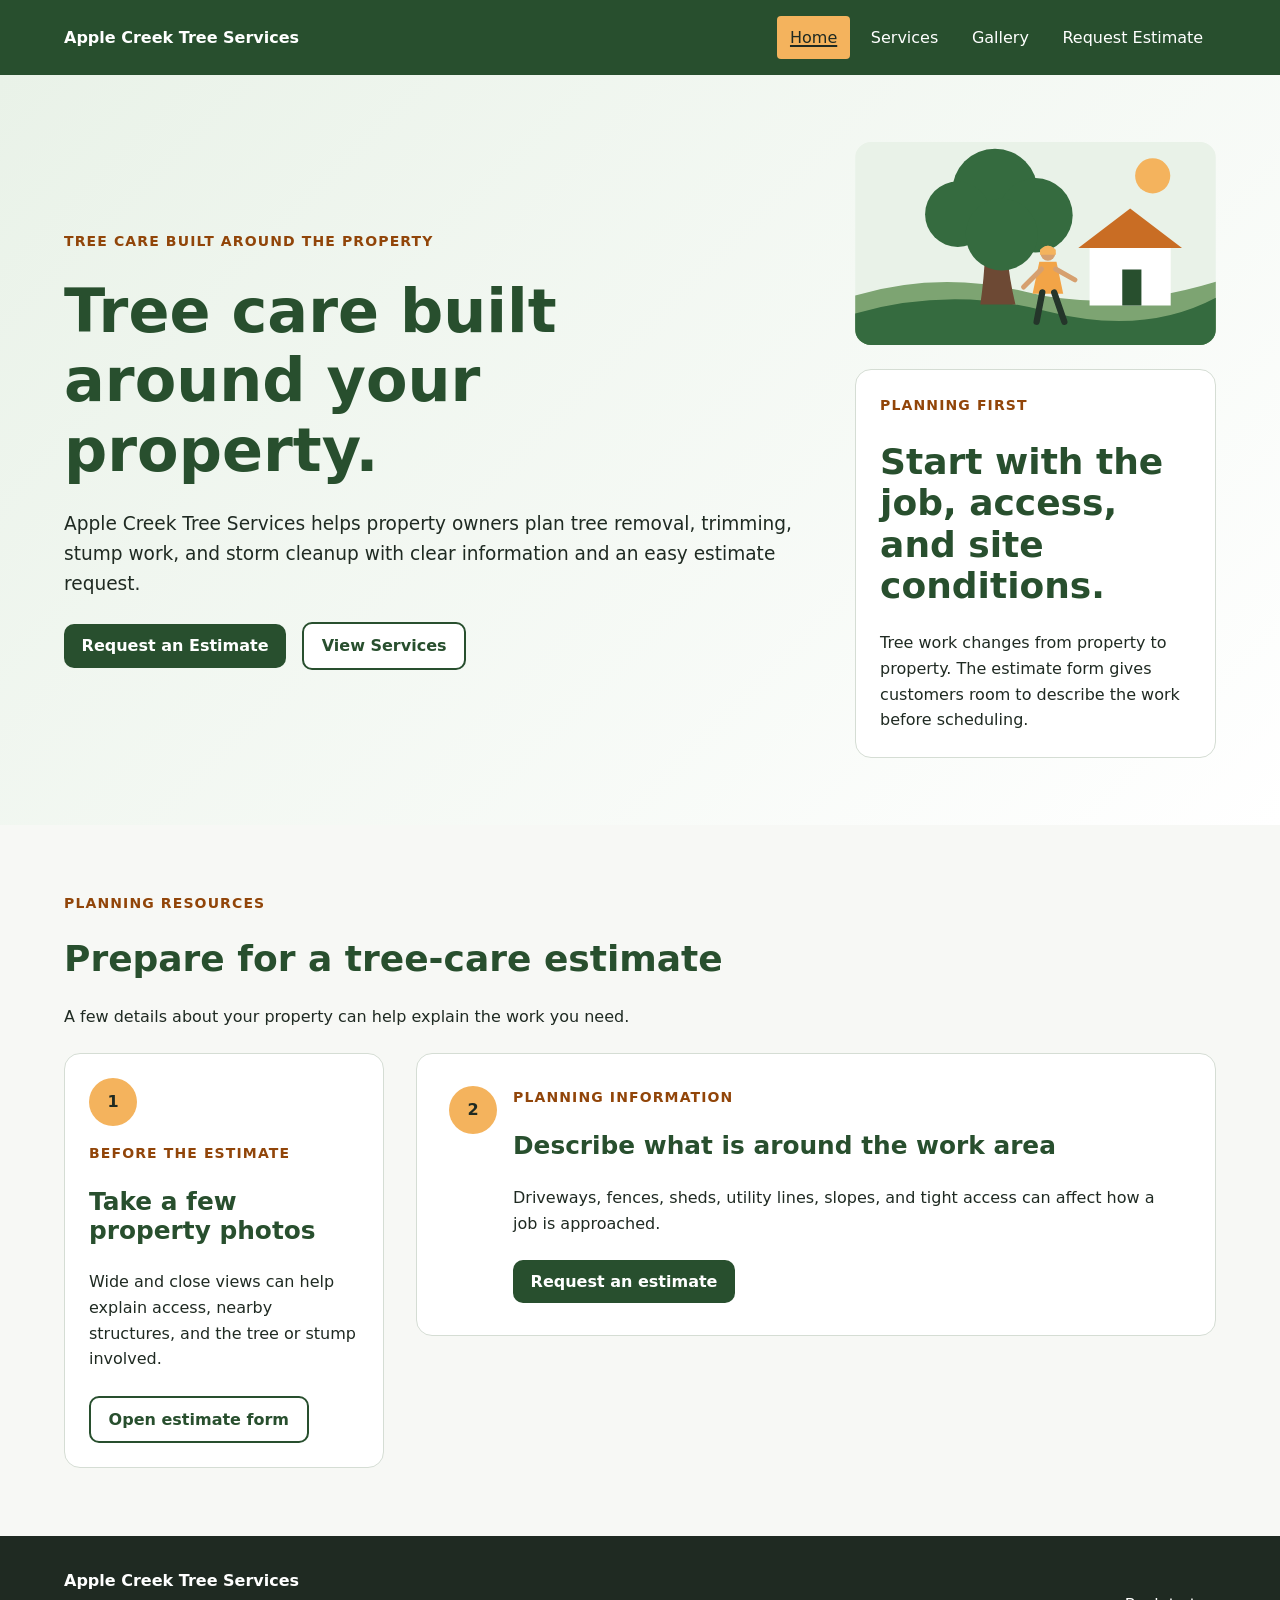
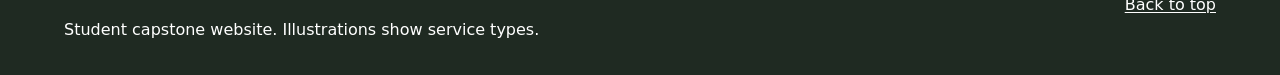
==== commit 6654d21f: "Improve capstone accessibility across four pages and document retests" ====
--- a/index.html
+++ b/index.html
@@ -1,251 +1,126 @@
-<!doctype html>
-<html lang="en">
-<head>
-  <meta charset="utf-8">
-  <meta name="viewport" content="width=device-width, initial-scale=1">
-  <meta name="description" content="Apple Creek Tree Services responsive capstone layout practice.">
-  <title>Apple Creek Tree Services</title>
-  <link rel="stylesheet" href="css/apple-creek-responsive.css">
-
-  <!--
-    ASSET INVENTORY / PROVENANCE
-    - assets/hero-tree-care-wide.svg: original course-project artwork created for
-      Apple Creek; author-owned for this capstone; wide hero composition; 1600x900.
-    - assets/hero-tree-care-tall.svg: original author-owned mobile art-direction
-      crop; 800x1000. <picture> swaps compositions at 42rem.
-    - assets/tree-removal.svg, pruning.svg, storm-cleanup.svg: original
-      author-owned project illustrations; each 800x600 and used as informative
-      gallery images.
-    - All images use SVG because the flat illustration artwork stays sharp at
-      every density and is smaller than equivalent raster exports. Raster
-      srcset candidates would add duplicate downloads without adding detail;
-      responsive delivery is handled by scalable SVG plus picture art direction.
-    - No external image, icon, audio, video, animation, iframe/embed, or web-font
-      asset is used. Therefore captions, transcripts, embed titles/fallbacks,
-      autoplay controls, font licenses, and web-font preload rules are not applicable.
-    - Typography uses a local system-font stack, so there is no font download,
-      license dependency, flash of invisible text, or web-font layout shift.
-  -->
-</head>
-<body>
-  <a class="skip-link" href="#main">Skip to main content</a>
-
-  <header class="site-header">
-    <div class="site-shell site-nav">
-      <a class="site-nav__brand" href="#home">Apple Creek Tree Services</a>
-      <nav aria-label="Primary navigation">
-        <ul class="site-nav__list">
-          <li><a class="site-nav__link" aria-current="page" href="#home">Home</a></li>
-          <li><a class="site-nav__link" href="#services">Services</a></li>
-          <li><a class="site-nav__link" href="#resources">Resources</a></li>
-          <li><a class="site-nav__link" href="#gallery">Gallery</a></li>
-          <li><a class="site-nav__link" href="#estimate">Request Estimate</a></li>
-        </ul>
-      </nav>
-    </div>
-  </header>
-
-  <main id="main">
-    <section class="hero section" id="home">
-      <div class="site-shell hero-layout">
-        <div class="stack">
-          <p class="eyebrow">Tree care built around the property</p>
-          <h1>Professional tree care without a one-size-fits-all layout.</h1>
-          <p class="hero__lede">Apple Creek Tree Services helps property owners plan tree removal, trimming, stump work, and storm cleanup with clear information and an easy estimate request.</p>
-          <div class="cluster">
-            <a class="button" href="#estimate">Request an Estimate</a>
-            <a class="button button--secondary" href="#services">View Services</a>
-          </div>
-        </div>
-
-        <div class="hero-media stack">
-          <picture>
-            <source media="(max-width: 41.99rem)" srcset="assets/hero-tree-care-tall.svg">
-            <img class="hero-media__image" src="assets/hero-tree-care-wide.svg" width="1600" height="900" alt="Tree-care worker inspecting a mature tree beside a home" fetchpriority="high" decoding="async">
-          </picture>
-          <aside class="hero-panel stack" aria-labelledby="planning-title">
-            <p class="eyebrow">Planning first</p>
-            <h2 id="planning-title">Start with the job, access, and site conditions.</h2>
-            <p>Tree work changes from property to property. The estimate form gives customers room to describe the work before scheduling.</p>
-          </aside>
-        </div>
-      </div>
-    </section>
-
-    <section class="section" id="services" aria-labelledby="services-title">
-      <div class="site-shell stack">
-        <div class="section-heading stack">
-          <p class="eyebrow">Services</p>
-          <h2 id="services-title">Core tree-care services</h2>
-          <p>These cards use an intrinsic grid, so the number of columns changes when the cards themselves need more room.</p>
-        </div>
-
-        <div class="service-grid">
-          <article class="service-card">
-            <h3 class="service-card__title">Tree Removal</h3>
-            <p>Removal planning for trees that are damaged, declining, hazardous, or in the way of a property project.</p>
-            <a class="service-card__link" href="#estimate">Ask about removal</a>
-          </article>
-
-          <article class="service-card">
-            <h3 class="service-card__title">Trimming &amp; Pruning</h3>
-            <p>Selective trimming to manage clearance, improve structure, and remove damaged or unwanted growth.</p>
-            <a class="service-card__link" href="#estimate">Ask about trimming</a>
-          </article>
-
-          <article class="service-card">
-            <h3 class="service-card__title">Stump Grinding</h3>
-            <p>Stump-work planning after removal or for existing stumps that interfere with mowing, access, or future landscaping.</p>
-            <a class="service-card__link" href="#estimate">Ask about stump work</a>
-          </article>
-
-          <article class="service-card">
-            <h3 class="service-card__title">Storm Cleanup</h3>
-            <p>Assessment and cleanup planning for fallen trees, damaged limbs, and storm debris. Availability is confirmed when the request is reviewed.</p>
-            <a class="service-card__link" href="#estimate">Describe storm damage</a>
-          </article>
-        </div>
-      </div>
-    </section>
-
-    <section class="section section--muted" id="resources" aria-labelledby="resources-title">
-      <div class="site-shell stack">
-        <div class="section-heading stack">
-          <p class="eyebrow">Reusable component</p>
-          <h2 id="resources-title">The same resource card in two layout contexts</h2>
-          <p>The resource card responds to the width of its own parent container, not to the viewport alone.</p>
-        </div>
-
-        <div class="resource-layout">
-          <aside class="resource-sidebar stack" aria-label="Quick resource">
-            <div class="resource-shell">
-              <article class="resource-card">
-                <div class="resource-card__marker" aria-hidden="true">1</div>
-                <div class="resource-card__body stack">
-                  <p class="eyebrow">Before the estimate</p>
-                  <h3>Take a few property photos</h3>
-                  <p>Wide and close views can help explain access, nearby structures, and the tree or stump involved.</p>
-                  <a class="button button--secondary" href="#estimate">Open estimate form</a>
-                </div>
-              </article>
-            </div>
-          </aside>
-
-          <div class="resource-main stack">
-            <div class="resource-shell">
-              <article class="resource-card">
-                <div class="resource-card__marker" aria-hidden="true">2</div>
-                <div class="resource-card__body stack">
-                  <p class="eyebrow">Planning information</p>
-                  <h3>Describe what is around the work area</h3>
-                  <p>Driveways, fences, sheds, utility lines, slopes, and tight access can affect how a job is approached. The card changes to a side-by-side layout when its own container has enough room.</p>
-                  <a class="button" href="#estimate">Request an estimate</a>
-                </div>
-              </article>
-            </div>
-          </div>
-        </div>
-      </div>
-    </section>
-
-    <section class="section" id="gallery" aria-labelledby="gallery-title">
-      <div class="site-shell stack">
-        <div class="section-heading stack">
-          <p class="eyebrow">Project gallery</p>
-          <h2 id="gallery-title">Flexible media layout</h2>
-          <p>These original illustrations show the type of work offered without presenting stock photography as completed Apple Creek jobs.</p>
-        </div>
-
-        <div class="gallery-grid">
-          <article class="media-card">
-            <img class="media-card__image" src="assets/tree-removal.svg" width="800" height="600" loading="lazy" decoding="async" alt="Worker preparing a controlled tree removal near a house">
-            <div class="media-card__body stack">
-              <h3>Tree Removal</h3>
-              <p>Planning for damaged, declining, or hazardous trees near structures.</p>
-            </div>
-          </article>
-
-          <article class="media-card">
-            <img class="media-card__image" src="assets/pruning.svg" width="800" height="600" loading="lazy" decoding="async" alt="Worker pruning an overgrown branch with a pole saw">
-            <div class="media-card__body stack">
-              <h3>Trimming &amp; Pruning</h3>
-              <p>Selective trimming for clearance, structure, and damaged growth.</p>
-            </div>
-          </article>
-
-          <article class="media-card">
-            <img class="media-card__image" src="assets/storm-cleanup.svg" width="800" height="600" loading="lazy" decoding="async" alt="Cut branches stacked for cleanup after a storm">
-            <div class="media-card__body stack">
-              <h3>Cleanup</h3>
-              <p>Assessment and cleanup planning for fallen limbs and storm debris.</p>
-            </div>
-          </article>
-        </div>
-      </div>
-    </section>
-
-    <section class="section section--accent" id="estimate" aria-labelledby="estimate-title">
-      <div class="site-shell estimate-layout">
-        <div class="stack">
-          <p class="eyebrow">Request an estimate</p>
-          <h2 id="estimate-title">Tell us what you are working with.</h2>
-          <p>The form stays single-column by default and moves into a wider two-column page layout only when the written content and controls have enough room.</p>
-
-          <div class="callout">
-            <h3 class="callout__title">Storm damage?</h3>
-            <p>Include what fell or broke, whether access is blocked, and any nearby structures. Response availability should be confirmed rather than assumed.</p>
-          </div>
-        </div>
-
-        <form class="estimate-form stack" action="#" method="post">
-          <div class="form-grid">
-            <div class="form-field">
-              <label class="form-field__label" for="name">Name</label>
-              <input class="form-field__control" id="name" name="name" autocomplete="name" required>
-            </div>
-
-            <div class="form-field">
-              <label class="form-field__label" for="email">Email</label>
-              <input class="form-field__control" id="email" name="email" type="email" autocomplete="email" required>
-            </div>
-
-            <div class="form-field">
-              <label class="form-field__label" for="phone">Phone</label>
-              <input class="form-field__control" id="phone" name="phone" type="tel" autocomplete="tel">
-            </div>
-
-            <div class="form-field">
-              <label class="form-field__label" for="service">Service</label>
-              <select class="form-field__control" id="service" name="service">
-                <option>Tree removal</option>
-                <option>Trimming and pruning</option>
-                <option>Stump grinding</option>
-                <option>Storm cleanup</option>
-                <option>Not sure yet</option>
-              </select>
-            </div>
-
-            <div class="form-field form-field--wide">
-              <label class="form-field__label" for="details">Job details</label>
-              <textarea class="form-field__control" id="details" name="details" rows="6" placeholder="Describe the tree, stump, access, nearby structures, or storm damage."></textarea>
-              <span class="form-field__help">Do not include sensitive personal information.</span>
-            </div>
-          </div>
-
-          <button class="button" type="submit">Send Request</button>
-        </form>
-      </div>
-    </section>
-  </main>
-
-  <footer class="site-footer">
-    <div class="site-shell footer-layout">
-      <div class="stack">
-        <strong>Apple Creek Tree Services</strong>
-        <p>Capstone responsive layout system.</p>
-      </div>
-      <a href="#home">Back to top</a>
-    </div>
-  </footer>
-</body>
-</html>
+<!doctype html>
+<html lang="en">
+<head>
+  <meta charset="utf-8">
+  <meta name="viewport" content="width=device-width, initial-scale=1">
+  <meta name="description" content="Tree Care from Apple Creek Tree Services. Student capstone website.">
+  <title>Tree Care | Apple Creek Tree Services</title>
+  <link rel="stylesheet" href="css/apple-creek-responsive.css">
+
+  <!--
+    ASSET INVENTORY / PROVENANCE
+    - assets/hero-tree-care-wide.svg: original course-project artwork created for
+      Apple Creek; author-owned for this capstone; wide hero composition; 1600x900.
+    - assets/hero-tree-care-tall.svg: original author-owned mobile art-direction
+      crop; 800x1000. <picture> swaps compositions at 42rem.
+    - assets/tree-removal.svg, pruning.svg, storm-cleanup.svg: original
+      author-owned project illustrations; each 800x600 and used as informative
+      gallery images.
+    - All images use SVG because the flat illustration artwork stays sharp at
+      every density and is smaller than equivalent raster exports. Raster
+      srcset candidates would add duplicate downloads without adding detail;
+      responsive delivery is handled by scalable SVG plus picture art direction.
+    - No external image, icon, audio, video, animation, iframe/embed, or web-font
+      asset is used. Therefore captions, transcripts, embed titles/fallbacks,
+      autoplay controls, font licenses, and web-font preload rules are not applicable.
+    - Typography uses a local system-font stack, so there is no font download,
+      license dependency, flash of invisible text, or web-font layout shift.
+  -->
+</head>
+<body id="top">
+  <a class="skip-link" href="#main">Skip to main content</a>
+
+  <header class="site-header">
+    <div class="site-shell site-nav">
+      <a class="site-nav__brand" href="index.html">Apple Creek Tree Services</a>
+      <nav aria-label="Primary navigation">
+        <ul class="site-nav__list">
+<li><a href="index.html" class="site-nav__link" aria-current="page">Home</a></li>
+<li><a href="services.html" class="site-nav__link">Services</a></li>
+<li><a href="gallery.html" class="site-nav__link">Gallery</a></li>
+<li><a href="estimate.html" class="site-nav__link">Request Estimate</a></li>
+</ul></nav>
+    </div>
+  </header>
+
+  <main id="main" tabindex="-1">
+    <section class="hero section" id="home">
+      <div class="site-shell hero-layout">
+        <div class="stack">
+          <p class="eyebrow">Tree care built around the property</p>
+          <h1>Tree care built around your property.</h1>
+          <p class="hero__lede">Apple Creek Tree Services helps property owners plan tree removal, trimming, stump work, and storm cleanup with clear information and an easy estimate request.</p>
+          <div class="cluster">
+            <a class="button" href="estimate.html">Request an Estimate</a>
+            <a class="button button--secondary" href="services.html">View Services</a>
+          </div>
+        </div>
+
+        <div class="hero-media stack">
+          <picture>
+            <source media="(max-width: 41.99rem)" srcset="assets/hero-tree-care-tall.svg">
+            <img class="hero-media__image" src="assets/hero-tree-care-wide.svg" width="1600" height="900" alt="Illustration of a tree-care worker inspecting a mature tree" fetchpriority="high" decoding="async">
+          </source></picture>
+          <div class="hero-panel stack">
+            <p class="eyebrow">Planning first</p>
+            <h2 id="planning-title">Start with the job, access, and site conditions.</h2>
+            <p>Tree work changes from property to property. The estimate form gives customers room to describe the work before scheduling.</p>
+          </div>
+        </div>
+      </div>
+    </section>
+
+    <section class="section section--muted" id="resources" aria-labelledby="resources-title">
+      <div class="site-shell stack">
+        <div class="section-heading stack">
+          <p class="eyebrow">Planning resources</p>
+          <h2 id="resources-title">Prepare for a tree-care estimate</h2>
+          <p>A few details about your property can help explain the work you need.</p>
+        </div>
+
+        <div class="resource-layout">
+          <div class="resource-sidebar stack">
+            <div class="resource-shell">
+              <article class="resource-card">
+                <div class="resource-card__marker" aria-hidden="true">1</div>
+                <div class="resource-card__body stack">
+                  <p class="eyebrow">Before the estimate</p>
+                  <h3>Take a few property photos</h3>
+                  <p>Wide and close views can help explain access, nearby structures, and the tree or stump involved.</p>
+                  <a class="button button--secondary" href="estimate.html">Open estimate form</a>
+                </div>
+              </article>
+            </div>
+          </div>
+
+          <div class="resource-main stack">
+            <div class="resource-shell">
+              <article class="resource-card">
+                <div class="resource-card__marker" aria-hidden="true">2</div>
+                <div class="resource-card__body stack">
+                  <p class="eyebrow">Planning information</p>
+                  <h3>Describe what is around the work area</h3>
+                  <p>Driveways, fences, sheds, utility lines, slopes, and tight access can affect how a job is approached.</p>
+                  <a class="button" href="estimate.html">Request an estimate</a>
+                </div>
+              </article>
+            </div>
+          </div>
+        </div>
+      </div>
+    </section>
+
+    </main>
+
+  <footer class="site-footer">
+    <div class="site-shell footer-layout">
+      <div class="stack">
+        <strong>Apple Creek Tree Services</strong>
+        <p>Student capstone website. Illustrations show service types.</p>
+      </div>
+      <a href="#top">Back to top</a>
+    </div>
+  </footer>
+</body>
+</html>
+
--- a/css/apple-creek-responsive.css
+++ b/css/apple-creek-responsive.css
@@ -1,679 +1,709 @@
-/* =========================================================
-   Apple Creek Tree Services
-   Production Responsive Layout System
-   Extended from the Module 2 CSS architecture.
-   Layer order is intentionally preserved.
-   ========================================================= */
-@layer reset, base, layout, components, utilities, states, overrides;
+/* =========================================================
+   Apple Creek Tree Services
+   Production Responsive Layout System
+   Extended from the Module 2 CSS architecture.
+   Layer order is intentionally preserved.
+   ========================================================= */
+@layer reset, base, layout, components, utilities, states, overrides;
+
+@layer reset {
+  *,
+  *::before,
+  *::after {
+    box-sizing: border-box;
+  }
+
+  html {
+    scroll-behavior: smooth;
+  }
+
+  body,
+  h1,
+  h2,
+  h3,
+  p,
+  ul,
+  ol,
+  figure {
+    margin: 0;
+  }
+
+  img,
+  picture {
+    display: block;
+    max-inline-size: 100%;
+  }
+
+  button,
+  input,
+  select,
+  textarea {
+    font: inherit;
+  }
+}
+
+@layer base {
+  :root {
+    /* Existing Module 2 design-token direction */
+    --color-brand-700: #284f2e;
+    --color-brand-600: #356b3f;
+    --color-brand-100: #e9f2e8;
+    --color-accent-500: #c96d24;
+    --color-accent-100: #fff1e5;
+    --color-ink-900: #1f2a22;
+    --color-ink-700: #445047;
+    --color-surface-000: #ffffff;
+    --color-surface-050: #f7f8f5;
+    --color-border-200: #d5ddd4;
+    --color-danger-600: #a43a32;
+    --color-success-600: #2f6b3a;
+
+    /* System UI fonts need no download or separate license file. The metric-
+       compatible fallbacks minimize reflow if a preferred local face is absent. */
+    --font-sans: system-ui, -apple-system, BlinkMacSystemFont, "Segoe UI", Roboto, Helvetica, Arial, sans-serif;
+    --text-sm: 0.875rem;
+    --text-base: 1rem;
+    --text-lg: clamp(1.05rem, 1rem + 0.2vw, 1.2rem);
+    --text-xl: clamp(1.3rem, 1.15rem + 0.5vw, 1.65rem);
+    --text-2xl: clamp(1.75rem, 1.45rem + 1vw, 2.4rem);
+    --text-hero: clamp(2.25rem, 1.7rem + 2.6vw, 4.5rem);
+    --leading-body: 1.6;
+    --leading-tight: 1.15;
+
+    --space-1: 0.25rem;
+    --space-2: 0.5rem;
+    --space-3: 0.75rem;
+    --space-4: 1rem;
+    --space-5: 1.5rem;
+    --space-6: 2rem;
+    --space-7: 3rem;
+    --space-8: 4rem;
+    --section-space: clamp(2.5rem, 1.8rem + 3vw, 5.5rem);
+    --shell-gutter: clamp(1rem, 0.7rem + 1.5vw, 2rem);
+
+    --radius-sm: 0.25rem;
+    --radius-md: 0.625rem;
+    --radius-lg: 1rem;
+    --border-thin: 1px solid var(--color-border-200);
+
+    --content-max: 72rem;
+    --content-narrow: 48rem;
+    --reading-measure: 68ch;
+
+    --focus-color: var(--color-accent-500);
+    --focus-ring: 3px solid var(--focus-color);
+    --focus-offset: 3px;
+
+    --button-bg: var(--color-brand-700);
+    --button-color: var(--color-surface-000);
+    --button-bg-hover: var(--color-accent-500);
+    --button-color-hover: var(--color-ink-900);
+    --button-radius: var(--radius-md);
+    --button-pad-block: 0.75rem;
+    --button-pad-inline: 1.1rem;
+  }
+
+  html {
+    color-scheme: light;
+  }
+
+  body {
+    background: var(--color-surface-000);
+    color: var(--color-ink-900);
+    font-family: var(--font-sans);
+    font-size: var(--text-base);
+    line-height: var(--leading-body);
+  }
+
+  h1,
+  h2,
+  h3 {
+    color: var(--color-brand-700);
+    line-height: var(--leading-tight);
+  }
+
+  h1 { font-size: var(--text-hero); }
+  h2 { font-size: var(--text-2xl); }
+  h3 { font-size: var(--text-xl); }
+
+  p {
+    max-inline-size: var(--reading-measure);
+  }
+
+  a {
+    color: var(--color-brand-700);
+    text-underline-offset: 0.15em;
+  }
+}
+
+@layer layout {
+  /* Logical wrapper: flexible inline size + auto inline margins. */
+  .site-shell {
+    inline-size: min(calc(100% - (2 * var(--shell-gutter))), var(--content-max));
+    margin-inline: auto;
+  }
+
+  .site-shell--narrow {
+    inline-size: min(calc(100% - (2 * var(--shell-gutter))), var(--content-narrow));
+    margin-inline: auto;
+  }
+
+  .section {
+    padding-block: var(--section-space);
+  }
+
+  .stack {
+    display: grid;
+    gap: var(--space-5);
+  }
+
+  .cluster {
+    display: flex;
+    flex-wrap: wrap;
+    gap: var(--space-4);
+    align-items: center;
+  }
+
+  .hero-layout,
+  .estimate-layout {
+    display: grid;
+    gap: clamp(1.5rem, 1rem + 2vw, 3.5rem);
+  }
+
+  /* Advanced Grid pattern 1: intrinsic service cards. */
+  .service-grid {
+    display: grid;
+    gap: var(--space-5);
+    grid-template-columns: repeat(auto-fit, minmax(min(16rem, 100%), 1fr));
+    align-items: stretch;
+  }
+
+  /* Advanced Grid pattern 2: intrinsic gallery cards. */
+  .gallery-grid {
+    display: grid;
+    gap: var(--space-5);
+    grid-template-columns: repeat(auto-fill, minmax(min(18rem, 100%), 1fr));
+  }
+
+  /* Advanced Grid pattern 3: a bounded resource sidebar + flexible main area.
+     The sidebar gets an intentional readable width instead of shrinking to
+     its min-content width when the two-column layout turns on. */
+  .resource-layout {
+    display: grid;
+    gap: var(--space-6);
+  }
+
+  .resource-sidebar,
+  .resource-main {
+    min-inline-size: 0;
+  }
+
+  .resource-sidebar {
+    inline-size: 100%;
+  }
+
+  .form-grid {
+    display: grid;
+    gap: var(--space-4);
+    grid-template-columns: repeat(auto-fit, minmax(min(14rem, 100%), 1fr));
+  }
+
+  .form-field--wide {
+    grid-column: 1 / -1;
+  }
+
+  .footer-layout {
+    display: flex;
+    flex-wrap: wrap;
+    gap: var(--space-5);
+    align-items: center;
+    justify-content: space-between;
+  }
+
+  /* Content-driven breakpoint: around 47rem the navigation/hero copy and
+     estimate controls have enough inline room for a second column without
+     creating narrow text measures or compressed form fields. */
+  @media (min-width: 47rem) {
+    .hero-layout {
+      grid-template-columns: minmax(0, 1.35fr) minmax(16rem, 0.65fr);
+      align-items: center;
+    }
+
+    .estimate-layout {
+      grid-template-columns: minmax(0, 0.8fr) minmax(24rem, 1.2fr);
+      align-items: start;
+    }
+  }
+
+  /* Content-driven breakpoint: the quick-resource card and main resource
+     fit cleanly side by side only once there is about 58rem of content space.
+     A bounded 18–20rem first track prevents the sidebar from collapsing to
+     its min-content width in Chromium. */
+  @media (min-width: 58rem) {
+    .resource-layout {
+      grid-template-columns: minmax(18rem, 20rem) minmax(0, 1fr);
+      align-items: start;
+    }
+  }
+}
+
+@layer components {
+  .skip-link {
+    position: absolute;
+    inset-block-start: var(--space-2);
+    inset-inline-start: var(--space-2);
+    z-index: 10;
+    padding-block: var(--space-2);
+    padding-inline: var(--space-3);
+    background: var(--color-surface-000);
+    color: var(--color-brand-700);
+    border-radius: var(--radius-sm);
+    transform: translateY(-200%);
+  }
+
+  .skip-link:focus {
+    transform: translateY(0);
+  }
+
+  .site-header {
+    background: var(--color-brand-700);
+    color: var(--color-surface-000);
+  }
+
+  .site-nav {
+    display: flex;
+    flex-wrap: wrap;
+    align-items: center;
+    justify-content: space-between;
+    gap: var(--space-4);
+    padding-block: var(--space-4);
+  }
+
+  .site-nav__brand,
+  .site-nav__link {
+    color: var(--color-surface-000);
+    text-decoration: none;
+  }
+
+  .site-nav__brand {
+    font-weight: 700;
+  }
+
+  .site-nav__list {
+    display: flex;
+    flex-wrap: wrap;
+    gap: var(--space-2);
+    padding: 0;
+    margin: 0;
+    list-style: none;
+  }
+
+  .site-nav__link {
+    display: inline-block;
+    padding-block: 0.55rem;
+    padding-inline: 0.8rem;
+    border-radius: var(--radius-sm);
+  }
+
+  .hero {
+    background: linear-gradient(135deg, var(--color-brand-100), var(--color-surface-000));
+  }
+
+  .hero__lede {
+    font-size: var(--text-lg);
+  }
+
+  .hero-panel {
+    padding-block: var(--space-5);
+    padding-inline: var(--space-5);
+    background: var(--color-surface-000);
+    border: var(--border-thin);
+    border-radius: var(--radius-lg);
+  }
+
+  .hero-media {
+    align-content: start;
+  }
+
+  /* Explicit HTML dimensions provide the intrinsic ratio before the SVG loads.
+     aspect-ratio is repeated here as a defensive layout-stability fallback. */
+  .hero-media__image {
+    inline-size: 100%;
+    block-size: auto;
+    aspect-ratio: 16 / 9;
+    object-fit: cover;
+    border-radius: var(--radius-lg);
+  }
+
+  @media (max-width: 41.99rem) {
+    .hero-media__image {
+      aspect-ratio: 4 / 5;
+    }
+  }
+
+  .section--muted {
+    background: var(--color-surface-050);
+  }
+
+  .section--accent {
+    background: var(--color-brand-100);
+  }
+
+  .section-heading {
+    max-inline-size: 52rem;
+  }
+
+  .eyebrow {
+    color: var(--color-accent-500);
+    font-size: var(--text-sm);
+    font-weight: 700;
+    letter-spacing: 0.08em;
+    text-transform: uppercase;
+  }
+
+  .button {
+    display: inline-block;
+    padding-block: var(--button-pad-block);
+    padding-inline: var(--button-pad-inline);
+    background: var(--button-bg);
+    color: var(--button-color);
+    border: 0;
+    border-radius: var(--button-radius);
+    font-weight: 700;
+    line-height: 1.2;
+    text-decoration: none;
+    cursor: pointer;
+    transition: background-color 160ms ease, color 160ms ease, transform 160ms ease;
+  }
+
+  .button--secondary {
+    --button-bg: var(--color-surface-000);
+    --button-color: var(--color-brand-700);
+    border: 2px solid var(--color-brand-700);
+  }
+
+  /* Default service-card fallback: aligned internal rows without subgrid. */
+  .service-card {
+    display: grid;
+    grid-template-rows: auto 1fr auto;
+    gap: var(--space-3);
+    padding-block: var(--space-5);
+    padding-inline: var(--space-5);
+    background: var(--color-surface-000);
+    border: var(--border-thin);
+    border-radius: var(--radius-lg);
+  }
+
+  .service-card__title,
+  .service-card__link {
+    margin: 0;
+  }
+
+  .service-card__link {
+    font-weight: 700;
+  }
+
+  /* Feature query: when subgrid exists, cards can inherit row tracks from
+     the service grid. The default three-row card remains the fallback. */
+  @supports (grid-template-rows: subgrid) {
+    .service-grid {
+      grid-auto-rows: auto;
+    }
+
+    .service-card {
+      grid-template-rows: subgrid;
+      grid-row: span 3;
+    }
+  }
+
+  .callout {
+    padding-block: var(--space-5);
+    padding-inline: var(--space-5);
+    background: var(--color-accent-100);
+    border-inline-start: 0.4rem solid var(--color-accent-500);
+    border-radius: var(--radius-sm);
+  }
+
+  .callout__title {
+    margin-block-end: var(--space-2);
+    color: var(--color-ink-900);
+  }
+
+  /* Query container is the shell so the card reacts to component space. */
+  .resource-shell {
+    container-type: inline-size;
+    inline-size: 100%;
+    min-inline-size: 0;
+  }
+
+  .resource-card {
+    display: grid;
+    gap: var(--space-4);
+    padding-block: var(--space-5);
+    padding-inline: var(--space-5);
+    background: var(--color-surface-000);
+    border: var(--border-thin);
+    border-radius: var(--radius-lg);
+  }
+
+  .resource-card__marker {
+    display: grid;
+    place-items: center;
+    inline-size: 3rem;
+    block-size: 3rem;
+    border-radius: 50%;
+    background: var(--color-accent-500);
+    color: var(--color-ink-900);
+    font-weight: 700;
+  }
+
+  .resource-card .button {
+    justify-self: start;
+  }
+
+  /* Container-query enhancement. Without support the default stacked card
+     above remains readable and fully actionable. */
+  @container (min-width: 34rem) {
+    .resource-card {
+      grid-template-columns: fit-content(4rem) minmax(0, 1fr);
+      align-items: start;
+      padding-block: var(--space-6);
+      padding-inline: var(--space-6);
+    }
+
+    .resource-card__body {
+      grid-column: 2;
+    }
+  }
+
+  .media-card {
+    overflow: hidden;
+    background: var(--color-surface-000);
+    border: var(--border-thin);
+    border-radius: var(--radius-lg);
+  }
+
+  .media-card__image {
+    inline-size: 100%;
+    block-size: auto;
+    aspect-ratio: 4 / 3;
+    object-fit: cover;
+  }
+
+  .media-card__body {
+    padding-block: var(--space-4);
+    padding-inline: var(--space-4);
+  }
+
+  .estimate-form {
+    padding-block: var(--space-5);
+    padding-inline: var(--space-5);
+    background: var(--color-surface-000);
+    border: var(--border-thin);
+    border-radius: var(--radius-lg);
+  }
+
+  .form-field {
+    display: grid;
+    gap: var(--space-2);
+  }
+
+  .form-field__label {
+    font-weight: 700;
+  }
+
+  .form-field__control {
+    inline-size: 100%;
+    min-inline-size: 0;
+    padding-block: 0.75rem;
+    padding-inline: 0.85rem;
+    color: var(--color-ink-900);
+    background: var(--color-surface-000);
+    border: var(--border-thin);
+    border-radius: var(--radius-md);
+  }
+
+  .form-field__help {
+    color: var(--color-ink-700);
+    font-size: var(--text-sm);
+  }
+
+  .site-footer {
+    padding-block: var(--space-6);
+    background: var(--color-ink-900);
+    color: var(--color-surface-000);
+  }
+
+  .site-footer a {
+    color: var(--color-surface-000);
+  }
+}
+
+@layer utilities {
+  .u-text-center { text-align: center !important; }
+
+  .u-visually-hidden {
+    position: absolute !important;
+    inline-size: 1px !important;
+    block-size: 1px !important;
+    padding: 0 !important;
+    margin: -1px !important;
+    overflow: hidden !important;
+    clip: rect(0 0 0 0) !important;
+    white-space: nowrap !important;
+    border: 0 !important;
+  }
+
+  .u-mt-0 { margin-block-start: 0 !important; }
+  .u-mt-6 { margin-block-start: var(--space-6) !important; }
+  .u-full-width { inline-size: 100% !important; }
+}
+
+@layer states {
+  :where(a, button, input, select, textarea):focus-visible {
+    outline: var(--focus-ring);
+    outline-offset: var(--focus-offset);
+  }
+
+  .site-nav__link:hover,
+  .site-nav__link[aria-current="page"] {
+    background: var(--color-accent-500);
+    color: var(--color-ink-900);
+  }
+
+  .button:hover {
+    background: var(--button-bg-hover);
+    color: var(--button-color-hover);
+    transform: translateY(-1px);
+  }
+
+  .form-field__control[aria-invalid="true"] {
+    border-color: var(--color-danger-600);
+    box-shadow: 0 0 0 1px var(--color-danger-600);
+  }
+
+  .form-field__control:disabled,
+  .button:disabled {
+    opacity: 0.55;
+    cursor: not-allowed;
+  }
+
+  .is-success {
+    border-color: var(--color-success-600) !important;
+  }
+}
+
+@layer overrides {
+  /* Intentionally small. */
+}
+
+/* User preference: preserve function while removing nonessential motion. */
+@media (prefers-reduced-motion: reduce) {
+  html { scroll-behavior: auto; }
+
+  *,
+  *::before,
+  *::after {
+    scroll-behavior: auto !important;
+    transition-duration: 0.01ms !important;
+    animation-duration: 0.01ms !important;
+    animation-iteration-count: 1 !important;
+  }
+}
+
+/* Extra preference support for users asking for stronger contrast. */
+@media (prefers-contrast: more) {
+  :root {
+    --color-border-200: #6d766f;
+    --focus-ring: 4px solid #000;
+  }
+
+  .service-card,
+  .resource-card,
+  .media-card,
+  .estimate-form,
+  .hero-panel {
+    border-width: 2px;
+  }
+}
+
+@media print {
+  @page { margin: 0.6in; }
+
+  body {
+    background: #fff;
+    color: #000;
+    font-size: 11pt;
+  }
+
+  .site-header,
+  .site-footer,
+  .button,
+  form,
+  .no-print,
+  .skip-link {
+    display: none !important;
+  }
+
+  .site-shell,
+  .site-shell--narrow {
+    inline-size: 100%;
+    max-inline-size: none;
+  }
+
+  .section { padding-block: 0.2in; }
+
+  .service-grid,
+  .gallery-grid,
+  .resource-layout,
+  .hero-layout,
+  .estimate-layout {
+    display: block;
+  }
+
+  .service-card,
+  .callout,
+  .media-card,
+  .resource-card,
+  .hero-panel {
+    break-inside: avoid;
+    margin-block-end: 0.18in;
+    border: 1px solid #888;
+    box-shadow: none;
+  }
+
+  a[href]::after {
+    content: " (" attr(href) ")";
+    font-size: 9pt;
+  }
+}
+
+
+/* Module 5 accessibility refinements retain the existing layer architecture. */
+@layer overrides {
+  :root {
+    --button-bg-hover: #f4b35d;
+    --focus-ring: 3px solid #111111;
+  }
+  .eyebrow { color: #914509; }
+  .site-nav__link:hover, .site-nav__link[aria-current="page"] {
+    background: #f4b35d; color: #1f2a22;
+  }
+  .site-nav__link[aria-current="page"] { text-decoration: underline; text-decoration-thickness: 2px; }
+  .form-field__control { border-color: #6d766f; }
+  :where(a, button, input, select, textarea):focus-visible {
+    outline: var(--focus-ring); outline-offset: 3px; box-shadow: 0 0 0 7px #ffffff;
+  }
+  main:focus-visible { outline: 3px solid #111111; outline-offset: -3px; }
+  .error-summary { padding: 1rem; border: 2px solid #a43a32; }
+  .error-summary:focus { outline: 3px solid #111111; outline-offset: 3px; }
+  .error-summary ul { padding-inline-start: 1.5rem; }
+  .error-summary h2 { font-size: 1.25rem; }
+  .field-error { color: #a43a32; font-weight: 600; }
+  [hidden] { display: none !important; }
+  :where(h1,h2,h3,p,a,label) { overflow-wrap: anywhere; }
+  @media (prefers-reduced-motion: reduce) { .button:hover { transform: none; } }
+}
 
-@layer reset {
-  *,
-  *::before,
-  *::after {
-    box-sizing: border-box;
-  }
-
-  html {
-    scroll-behavior: smooth;
-  }
-
-  body,
-  h1,
-  h2,
-  h3,
-  p,
-  ul,
-  ol,
-  figure {
-    margin: 0;
-  }
-
-  img,
-  picture {
-    display: block;
-    max-inline-size: 100%;
-  }
-
-  button,
-  input,
-  select,
-  textarea {
-    font: inherit;
-  }
-}
-
-@layer base {
-  :root {
-    /* Existing Module 2 design-token direction */
-    --color-brand-700: #284f2e;
-    --color-brand-600: #356b3f;
-    --color-brand-100: #e9f2e8;
-    --color-accent-500: #c96d24;
-    --color-accent-100: #fff1e5;
-    --color-ink-900: #1f2a22;
-    --color-ink-700: #445047;
-    --color-surface-000: #ffffff;
-    --color-surface-050: #f7f8f5;
-    --color-border-200: #d5ddd4;
-    --color-danger-600: #a43a32;
-    --color-success-600: #2f6b3a;
-
-    /* System UI fonts need no download or separate license file. The metric-
-       compatible fallbacks minimize reflow if a preferred local face is absent. */
-    --font-sans: system-ui, -apple-system, BlinkMacSystemFont, "Segoe UI", Roboto, Helvetica, Arial, sans-serif;
-    --text-sm: 0.875rem;
-    --text-base: 1rem;
-    --text-lg: clamp(1.05rem, 1rem + 0.2vw, 1.2rem);
-    --text-xl: clamp(1.3rem, 1.15rem + 0.5vw, 1.65rem);
-    --text-2xl: clamp(1.75rem, 1.45rem + 1vw, 2.4rem);
-    --text-hero: clamp(2.25rem, 1.7rem + 2.6vw, 4.5rem);
-    --leading-body: 1.6;
-    --leading-tight: 1.15;
-
-    --space-1: 0.25rem;
-    --space-2: 0.5rem;
-    --space-3: 0.75rem;
-    --space-4: 1rem;
-    --space-5: 1.5rem;
-    --space-6: 2rem;
-    --space-7: 3rem;
-    --space-8: 4rem;
-    --section-space: clamp(2.5rem, 1.8rem + 3vw, 5.5rem);
-    --shell-gutter: clamp(1rem, 0.7rem + 1.5vw, 2rem);
-
-    --radius-sm: 0.25rem;
-    --radius-md: 0.625rem;
-    --radius-lg: 1rem;
-    --border-thin: 1px solid var(--color-border-200);
-
-    --content-max: 72rem;
-    --content-narrow: 48rem;
-    --reading-measure: 68ch;
-
-    --focus-color: var(--color-accent-500);
-    --focus-ring: 3px solid var(--focus-color);
-    --focus-offset: 3px;
-
-    --button-bg: var(--color-brand-700);
-    --button-color: var(--color-surface-000);
-    --button-bg-hover: var(--color-accent-500);
-    --button-color-hover: var(--color-ink-900);
-    --button-radius: var(--radius-md);
-    --button-pad-block: 0.75rem;
-    --button-pad-inline: 1.1rem;
-  }
-
-  html {
-    color-scheme: light;
-  }
-
-  body {
-    background: var(--color-surface-000);
-    color: var(--color-ink-900);
-    font-family: var(--font-sans);
-    font-size: var(--text-base);
-    line-height: var(--leading-body);
-  }
-
-  h1,
-  h2,
-  h3 {
-    color: var(--color-brand-700);
-    line-height: var(--leading-tight);
-  }
-
-  h1 { font-size: var(--text-hero); }
-  h2 { font-size: var(--text-2xl); }
-  h3 { font-size: var(--text-xl); }
-
-  p {
-    max-inline-size: var(--reading-measure);
-  }
-
-  a {
-    color: var(--color-brand-700);
-    text-underline-offset: 0.15em;
-  }
-}
-
-@layer layout {
-  /* Logical wrapper: flexible inline size + auto inline margins. */
-  .site-shell {
-    inline-size: min(calc(100% - (2 * var(--shell-gutter))), var(--content-max));
-    margin-inline: auto;
-  }
-
-  .site-shell--narrow {
-    inline-size: min(calc(100% - (2 * var(--shell-gutter))), var(--content-narrow));
-    margin-inline: auto;
-  }
-
-  .section {
-    padding-block: var(--section-space);
-  }
-
-  .stack {
-    display: grid;
-    gap: var(--space-5);
-  }
-
-  .cluster {
-    display: flex;
-    flex-wrap: wrap;
-    gap: var(--space-4);
-    align-items: center;
-  }
-
-  .hero-layout,
-  .estimate-layout {
-    display: grid;
-    gap: clamp(1.5rem, 1rem + 2vw, 3.5rem);
-  }
-
-  /* Advanced Grid pattern 1: intrinsic service cards. */
-  .service-grid {
-    display: grid;
-    gap: var(--space-5);
-    grid-template-columns: repeat(auto-fit, minmax(min(16rem, 100%), 1fr));
-    align-items: stretch;
-  }
-
-  /* Advanced Grid pattern 2: intrinsic gallery cards. */
-  .gallery-grid {
-    display: grid;
-    gap: var(--space-5);
-    grid-template-columns: repeat(auto-fill, minmax(min(18rem, 100%), 1fr));
-  }
-
-  /* Advanced Grid pattern 3: a bounded resource sidebar + flexible main area.
-     The sidebar gets an intentional readable width instead of shrinking to
-     its min-content width when the two-column layout turns on. */
-  .resource-layout {
-    display: grid;
-    gap: var(--space-6);
-  }
-
-  .resource-sidebar,
-  .resource-main {
-    min-inline-size: 0;
-  }
-
-  .resource-sidebar {
-    inline-size: 100%;
-  }
-
-  .form-grid {
-    display: grid;
-    gap: var(--space-4);
-    grid-template-columns: repeat(auto-fit, minmax(min(14rem, 100%), 1fr));
-  }
-
-  .form-field--wide {
-    grid-column: 1 / -1;
-  }
-
-  .footer-layout {
-    display: flex;
-    flex-wrap: wrap;
-    gap: var(--space-5);
-    align-items: center;
-    justify-content: space-between;
-  }
-
-  /* Content-driven breakpoint: around 47rem the navigation/hero copy and
-     estimate controls have enough inline room for a second column without
-     creating narrow text measures or compressed form fields. */
-  @media (min-width: 47rem) {
-    .hero-layout {
-      grid-template-columns: minmax(0, 1.35fr) minmax(16rem, 0.65fr);
-      align-items: center;
-    }
-
-    .estimate-layout {
-      grid-template-columns: minmax(0, 0.8fr) minmax(24rem, 1.2fr);
-      align-items: start;
-    }
-  }
-
-  /* Content-driven breakpoint: the quick-resource card and main resource
-     fit cleanly side by side only once there is about 58rem of content space.
-     A bounded 18–20rem first track prevents the sidebar from collapsing to
-     its min-content width in Chromium. */
-  @media (min-width: 58rem) {
-    .resource-layout {
-      grid-template-columns: minmax(18rem, 20rem) minmax(0, 1fr);
-      align-items: start;
-    }
-  }
-}
-
-@layer components {
-  .skip-link {
-    position: absolute;
-    inset-block-start: var(--space-2);
-    inset-inline-start: var(--space-2);
-    z-index: 10;
-    padding-block: var(--space-2);
-    padding-inline: var(--space-3);
-    background: var(--color-surface-000);
-    color: var(--color-brand-700);
-    border-radius: var(--radius-sm);
-    transform: translateY(-200%);
-  }
-
-  .skip-link:focus {
-    transform: translateY(0);
-  }
-
-  .site-header {
-    background: var(--color-brand-700);
-    color: var(--color-surface-000);
-  }
-
-  .site-nav {
-    display: flex;
-    flex-wrap: wrap;
-    align-items: center;
-    justify-content: space-between;
-    gap: var(--space-4);
-    padding-block: var(--space-4);
-  }
-
-  .site-nav__brand,
-  .site-nav__link {
-    color: var(--color-surface-000);
-    text-decoration: none;
-  }
-
-  .site-nav__brand {
-    font-weight: 700;
-  }
-
-  .site-nav__list {
-    display: flex;
-    flex-wrap: wrap;
-    gap: var(--space-2);
-    padding: 0;
-    margin: 0;
-    list-style: none;
-  }
-
-  .site-nav__link {
-    display: inline-block;
-    padding-block: 0.55rem;
-    padding-inline: 0.8rem;
-    border-radius: var(--radius-sm);
-  }
-
-  .hero {
-    background: linear-gradient(135deg, var(--color-brand-100), var(--color-surface-000));
-  }
-
-  .hero__lede {
-    font-size: var(--text-lg);
-  }
-
-  .hero-panel {
-    padding-block: var(--space-5);
-    padding-inline: var(--space-5);
-    background: var(--color-surface-000);
-    border: var(--border-thin);
-    border-radius: var(--radius-lg);
-  }
-
-  .hero-media {
-    align-content: start;
-  }
-
-  /* Explicit HTML dimensions provide the intrinsic ratio before the SVG loads.
-     aspect-ratio is repeated here as a defensive layout-stability fallback. */
-  .hero-media__image {
-    inline-size: 100%;
-    block-size: auto;
-    aspect-ratio: 16 / 9;
-    object-fit: cover;
-    border-radius: var(--radius-lg);
-  }
-
-  @media (max-width: 41.99rem) {
-    .hero-media__image {
-      aspect-ratio: 4 / 5;
-    }
-  }
-
-  .section--muted {
-    background: var(--color-surface-050);
-  }
-
-  .section--accent {
-    background: var(--color-brand-100);
-  }
-
-  .section-heading {
-    max-inline-size: 52rem;
-  }
-
-  .eyebrow {
-    color: var(--color-accent-500);
-    font-size: var(--text-sm);
-    font-weight: 700;
-    letter-spacing: 0.08em;
-    text-transform: uppercase;
-  }
-
-  .button {
-    display: inline-block;
-    padding-block: var(--button-pad-block);
-    padding-inline: var(--button-pad-inline);
-    background: var(--button-bg);
-    color: var(--button-color);
-    border: 0;
-    border-radius: var(--button-radius);
-    font-weight: 700;
-    line-height: 1.2;
-    text-decoration: none;
-    cursor: pointer;
-    transition: background-color 160ms ease, color 160ms ease, transform 160ms ease;
-  }
-
-  .button--secondary {
-    --button-bg: var(--color-surface-000);
-    --button-color: var(--color-brand-700);
-    border: 2px solid var(--color-brand-700);
-  }
-
-  /* Default service-card fallback: aligned internal rows without subgrid. */
-  .service-card {
-    display: grid;
-    grid-template-rows: auto 1fr auto;
-    gap: var(--space-3);
-    padding-block: var(--space-5);
-    padding-inline: var(--space-5);
-    background: var(--color-surface-000);
-    border: var(--border-thin);
-    border-radius: var(--radius-lg);
-  }
-
-  .service-card__title,
-  .service-card__link {
-    margin: 0;
-  }
-
-  .service-card__link {
-    font-weight: 700;
-  }
-
-  /* Feature query: when subgrid exists, cards can inherit row tracks from
-     the service grid. The default three-row card remains the fallback. */
-  @supports (grid-template-rows: subgrid) {
-    .service-grid {
-      grid-auto-rows: auto;
-    }
-
-    .service-card {
-      grid-template-rows: subgrid;
-      grid-row: span 3;
-    }
-  }
-
-  .callout {
-    padding-block: var(--space-5);
-    padding-inline: var(--space-5);
-    background: var(--color-accent-100);
-    border-inline-start: 0.4rem solid var(--color-accent-500);
-    border-radius: var(--radius-sm);
-  }
-
-  .callout__title {
-    margin-block-end: var(--space-2);
-    color: var(--color-ink-900);
-  }
-
-  /* Query container is the shell so the card reacts to component space. */
-  .resource-shell {
-    container-type: inline-size;
-    inline-size: 100%;
-    min-inline-size: 0;
-  }
-
-  .resource-card {
-    display: grid;
-    gap: var(--space-4);
-    padding-block: var(--space-5);
-    padding-inline: var(--space-5);
-    background: var(--color-surface-000);
-    border: var(--border-thin);
-    border-radius: var(--radius-lg);
-  }
-
-  .resource-card__marker {
-    display: grid;
-    place-items: center;
-    inline-size: 3rem;
-    block-size: 3rem;
-    border-radius: 50%;
-    background: var(--color-accent-500);
-    color: var(--color-ink-900);
-    font-weight: 700;
-  }
-
-  .resource-card .button {
-    justify-self: start;
-  }
-
-  /* Container-query enhancement. Without support the default stacked card
-     above remains readable and fully actionable. */
-  @container (min-width: 34rem) {
-    .resource-card {
-      grid-template-columns: fit-content(4rem) minmax(0, 1fr);
-      align-items: start;
-      padding-block: var(--space-6);
-      padding-inline: var(--space-6);
-    }
-
-    .resource-card__body {
-      grid-column: 2;
-    }
-  }
-
-  .media-card {
-    overflow: hidden;
-    background: var(--color-surface-000);
-    border: var(--border-thin);
-    border-radius: var(--radius-lg);
-  }
-
-  .media-card__image {
-    inline-size: 100%;
-    block-size: auto;
-    aspect-ratio: 4 / 3;
-    object-fit: cover;
-  }
-
-  .media-card__body {
-    padding-block: var(--space-4);
-    padding-inline: var(--space-4);
-  }
-
-  .estimate-form {
-    padding-block: var(--space-5);
-    padding-inline: var(--space-5);
-    background: var(--color-surface-000);
-    border: var(--border-thin);
-    border-radius: var(--radius-lg);
-  }
-
-  .form-field {
-    display: grid;
-    gap: var(--space-2);
-  }
-
-  .form-field__label {
-    font-weight: 700;
-  }
-
-  .form-field__control {
-    inline-size: 100%;
-    min-inline-size: 0;
-    padding-block: 0.75rem;
-    padding-inline: 0.85rem;
-    color: var(--color-ink-900);
-    background: var(--color-surface-000);
-    border: var(--border-thin);
-    border-radius: var(--radius-md);
-  }
-
-  .form-field__help {
-    color: var(--color-ink-700);
-    font-size: var(--text-sm);
-  }
-
-  .site-footer {
-    padding-block: var(--space-6);
-    background: var(--color-ink-900);
-    color: var(--color-surface-000);
-  }
-
-  .site-footer a {
-    color: var(--color-surface-000);
-  }
-}
-
-@layer utilities {
-  .u-text-center { text-align: center !important; }
-
-  .u-visually-hidden {
-    position: absolute !important;
-    inline-size: 1px !important;
-    block-size: 1px !important;
-    padding: 0 !important;
-    margin: -1px !important;
-    overflow: hidden !important;
-    clip: rect(0 0 0 0) !important;
-    white-space: nowrap !important;
-    border: 0 !important;
-  }
-
-  .u-mt-0 { margin-block-start: 0 !important; }
-  .u-mt-6 { margin-block-start: var(--space-6) !important; }
-  .u-full-width { inline-size: 100% !important; }
-}
-
-@layer states {
-  :where(a, button, input, select, textarea):focus-visible {
-    outline: var(--focus-ring);
-    outline-offset: var(--focus-offset);
-  }
-
-  .site-nav__link:hover,
-  .site-nav__link[aria-current="page"] {
-    background: var(--color-accent-500);
-    color: var(--color-ink-900);
-  }
-
-  .button:hover {
-    background: var(--button-bg-hover);
-    color: var(--button-color-hover);
-    transform: translateY(-1px);
-  }
-
-  .form-field__control[aria-invalid="true"] {
-    border-color: var(--color-danger-600);
-    box-shadow: 0 0 0 1px var(--color-danger-600);
-  }
-
-  .form-field__control:disabled,
-  .button:disabled {
-    opacity: 0.55;
-    cursor: not-allowed;
-  }
-
-  .is-success {
-    border-color: var(--color-success-600) !important;
-  }
-}
-
-@layer overrides {
-  /* Intentionally small. */
-}
-
-/* User preference: preserve function while removing nonessential motion. */
-@media (prefers-reduced-motion: reduce) {
-  html { scroll-behavior: auto; }
-
-  *,
-  *::before,
-  *::after {
-    scroll-behavior: auto !important;
-    transition-duration: 0.01ms !important;
-    animation-duration: 0.01ms !important;
-    animation-iteration-count: 1 !important;
-  }
-}
-
-/* Extra preference support for users asking for stronger contrast. */
-@media (prefers-contrast: more) {
-  :root {
-    --color-border-200: #6d766f;
-    --focus-ring: 4px solid #000;
-  }
-
-  .service-card,
-  .resource-card,
-  .media-card,
-  .estimate-form,
-  .hero-panel {
-    border-width: 2px;
-  }
-}
-
-@media print {
-  @page { margin: 0.6in; }
-
-  body {
-    background: #fff;
-    color: #000;
-    font-size: 11pt;
-  }
-
-  .site-header,
-  .site-footer,
-  .button,
-  form,
-  .no-print,
-  .skip-link {
-    display: none !important;
-  }
-
-  .site-shell,
-  .site-shell--narrow {
-    inline-size: 100%;
-    max-inline-size: none;
-  }
-
-  .section { padding-block: 0.2in; }
-
-  .service-grid,
-  .gallery-grid,
-  .resource-layout,
-  .hero-layout,
-  .estimate-layout {
-    display: block;
-  }
-
-  .service-card,
-  .callout,
-  .media-card,
-  .resource-card,
-  .hero-panel {
-    break-inside: avoid;
-    margin-block-end: 0.18in;
-    border: 1px solid #888;
-    box-shadow: none;
-  }
-
-  a[href]::after {
-    content: " (" attr(href) ")";
-    font-size: 9pt;
-  }
-}
+@layer overrides { .resource-card__marker { background: #f4b35d; } }
+
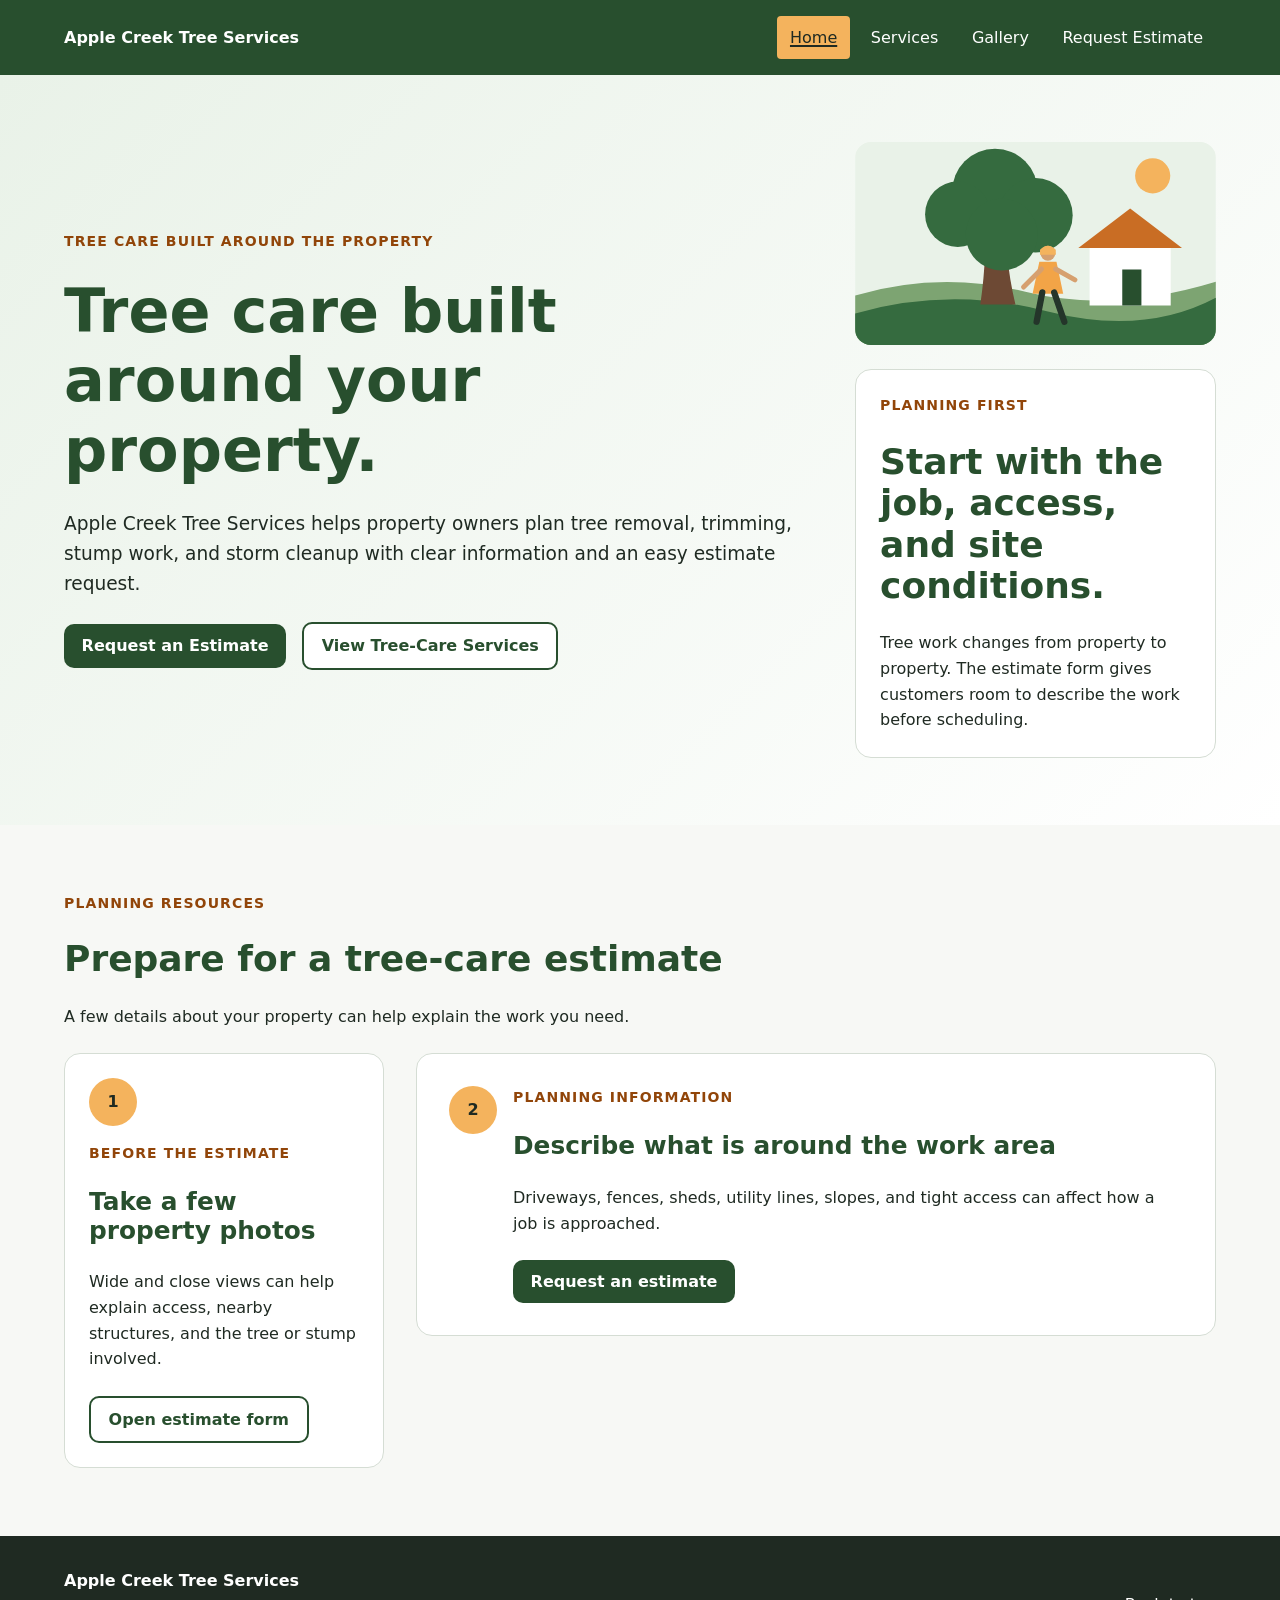
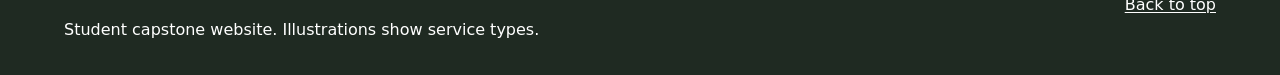
==== commit f2f04813: "Improve capstone discoverability and document validation" ====
--- a/index.html
+++ b/index.html
@@ -1,10 +1,22 @@
 <!doctype html>
-<html lang="en">
+<html lang="en" prefix="og: https://ogp.me/ns#">
 <head>
   <meta charset="utf-8">
   <meta name="viewport" content="width=device-width, initial-scale=1">
-  <meta name="description" content="Tree Care from Apple Creek Tree Services. Student capstone website.">
-  <title>Tree Care | Apple Creek Tree Services</title>
+  <meta name="description" content="Explore tree-care planning, service illustrations, and an estimate-form demonstration on the Apple Creek Tree Services student capstone website.">
+  <title>Tree Care Planning | Apple Creek Tree Services</title>
+  <link rel="canonical" href="https://srecchia526.github.io/apple-creek-tree-services/">
+  <meta property="og:title" content="Tree Care Planning | Apple Creek Tree Services">
+  <meta property="og:description" content="Explore tree-care planning, service illustrations, and an estimate-form demonstration on the Apple Creek Tree Services student capstone website.">
+  <meta property="og:url" content="https://srecchia526.github.io/apple-creek-tree-services/">
+  <meta property="og:type" content="website">
+  <meta property="og:site_name" content="Apple Creek Tree Services">
+  <meta property="og:image" content="https://srecchia526.github.io/apple-creek-tree-services/assets/hero-tree-care-wide.svg">
+  <meta property="og:image:type" content="image/svg+xml">
+  <meta property="og:image:width" content="1600">
+  <meta property="og:image:height" content="900">
+  <meta property="og:image:alt" content="Illustration of a tree-care worker inspecting a mature tree">
+  <!-- Existing SVG share image; platform preview compatibility remains unverified. -->
   <link rel="stylesheet" href="css/apple-creek-responsive.css">
 
   <!--
@@ -52,15 +64,15 @@
           <p class="hero__lede">Apple Creek Tree Services helps property owners plan tree removal, trimming, stump work, and storm cleanup with clear information and an easy estimate request.</p>
           <div class="cluster">
             <a class="button" href="estimate.html">Request an Estimate</a>
-            <a class="button button--secondary" href="services.html">View Services</a>
+            <a class="button button--secondary" href="services.html">View Tree-Care Services</a>
           </div>
         </div>
 
         <div class="hero-media stack">
           <picture>
-            <source media="(max-width: 41.99rem)" srcset="assets/hero-tree-care-tall.svg">
+            <source width="800" height="1000" media="(max-width: 41.99rem)" srcset="assets/hero-tree-care-tall.svg">
             <img class="hero-media__image" src="assets/hero-tree-care-wide.svg" width="1600" height="900" alt="Illustration of a tree-care worker inspecting a mature tree" fetchpriority="high" decoding="async">
-          </source></picture>
+          </picture>
           <div class="hero-panel stack">
             <p class="eyebrow">Planning first</p>
             <h2 id="planning-title">Start with the job, access, and site conditions.</h2>
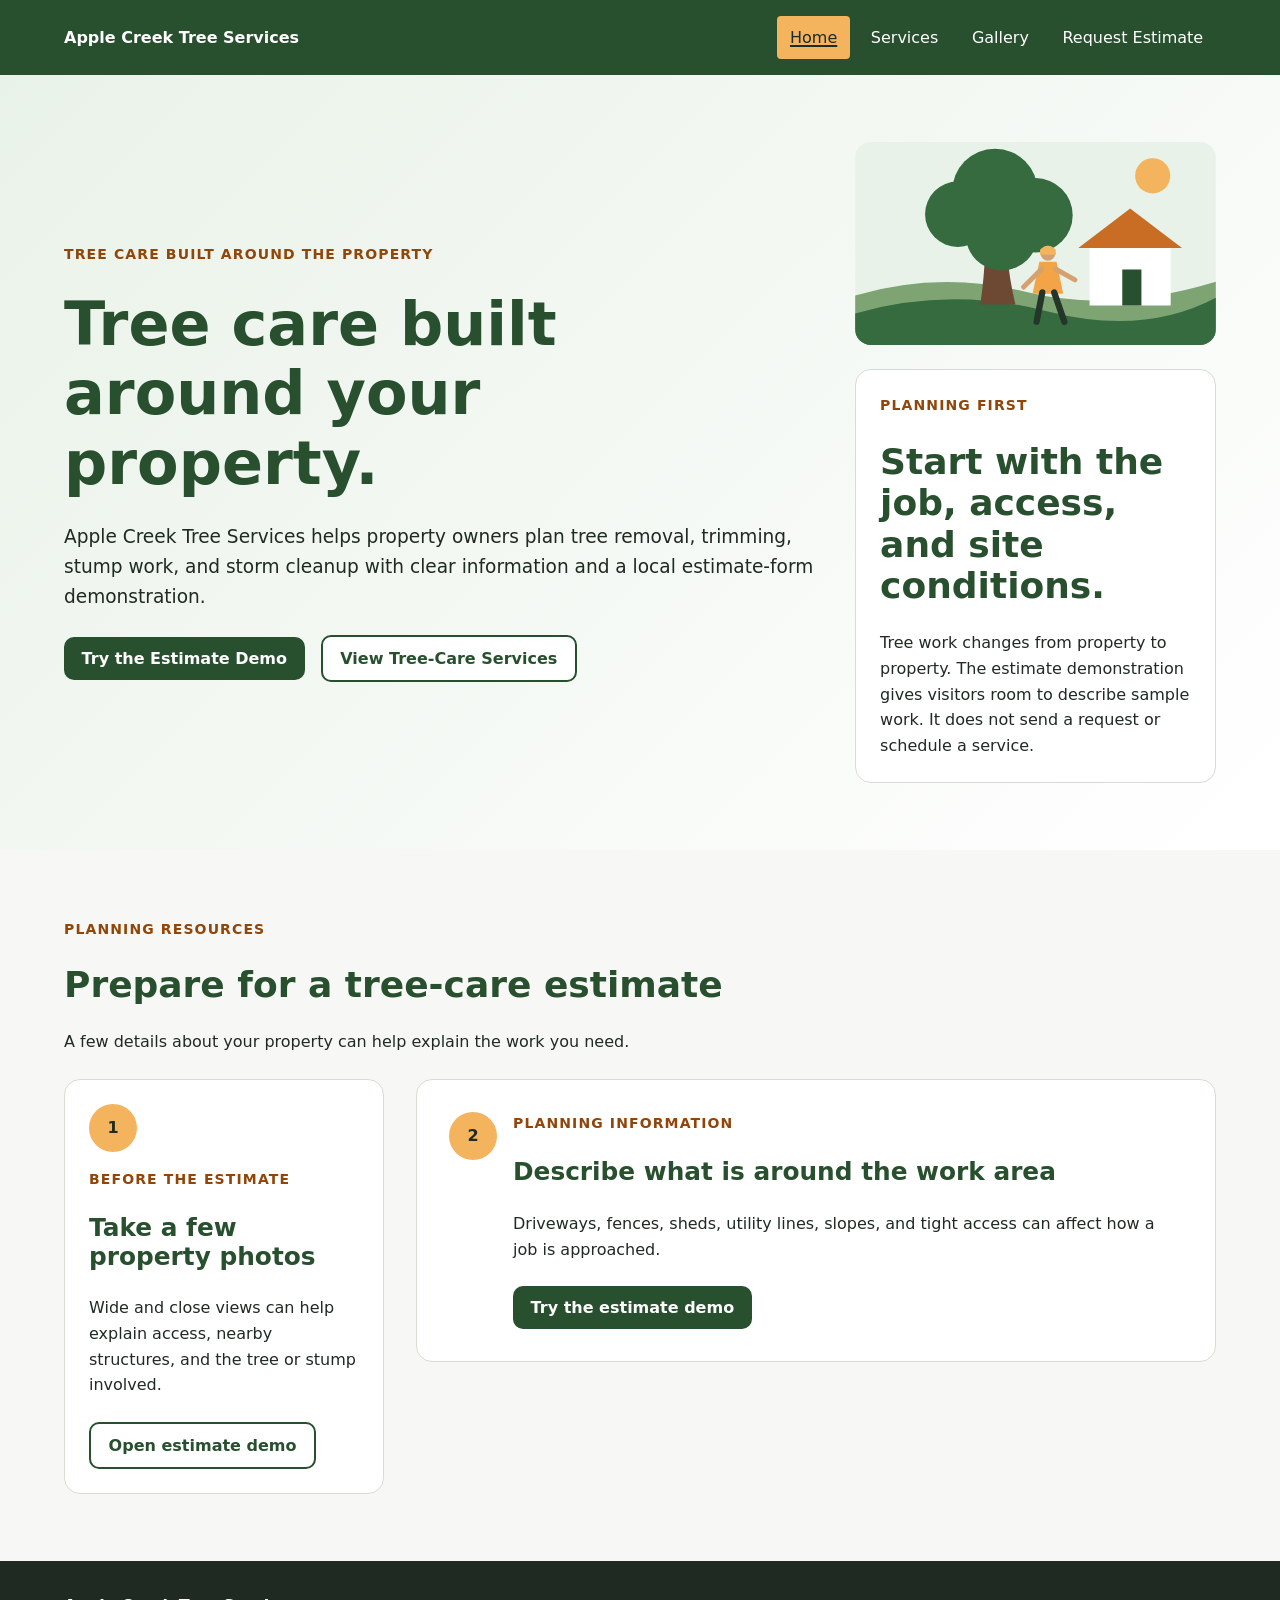
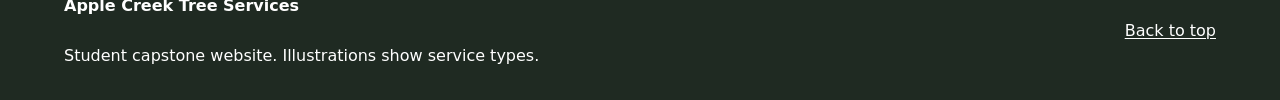
==== commit 83fecc75: "Updated after review" ====
--- a/index.html
+++ b/index.html
@@ -40,8 +40,10 @@
   -->
 </head>
 <body id="top">
+  <!-- I keep the skip link first so keyboard users can go straight to the main content. -->
   <a class="skip-link" href="#main">Skip to main content</a>
 
+  <!-- Shared navigation uses the same destinations on every page; aria-current marks this page. -->
   <header class="site-header">
     <div class="site-shell site-nav">
       <a class="site-nav__brand" href="index.html">Apple Creek Tree Services</a>
@@ -55,20 +57,22 @@
     </div>
   </header>
 
+  <!-- The main region can receive skip-link focus without adding another normal Tab stop. -->
   <main id="main" tabindex="-1">
     <section class="hero section" id="home">
       <div class="site-shell hero-layout">
         <div class="stack">
           <p class="eyebrow">Tree care built around the property</p>
           <h1>Tree care built around your property.</h1>
-          <p class="hero__lede">Apple Creek Tree Services helps property owners plan tree removal, trimming, stump work, and storm cleanup with clear information and an easy estimate request.</p>
+          <p class="hero__lede">Apple Creek Tree Services helps property owners plan tree removal, trimming, stump work, and storm cleanup with clear information and a local estimate-form demonstration.</p>
           <div class="cluster">
-            <a class="button" href="estimate.html">Request an Estimate</a>
+            <a class="button" href="estimate.html">Try the Estimate Demo</a>
             <a class="button button--secondary" href="services.html">View Tree-Care Services</a>
           </div>
         </div>
 
         <div class="hero-media stack">
+          <!-- I swap the hero composition on narrow screens; both versions share one accurate alternative. -->
           <picture>
             <source width="800" height="1000" media="(max-width: 41.99rem)" srcset="assets/hero-tree-care-tall.svg">
             <img class="hero-media__image" src="assets/hero-tree-care-wide.svg" width="1600" height="900" alt="Illustration of a tree-care worker inspecting a mature tree" fetchpriority="high" decoding="async">
@@ -76,12 +80,13 @@
           <div class="hero-panel stack">
             <p class="eyebrow">Planning first</p>
             <h2 id="planning-title">Start with the job, access, and site conditions.</h2>
-            <p>Tree work changes from property to property. The estimate form gives customers room to describe the work before scheduling.</p>
+            <p>Tree work changes from property to property. The estimate demonstration gives visitors room to describe sample work. It does not send a request or schedule a service.</p>
           </div>
         </div>
       </div>
     </section>
 
+    <!-- These planning cards also demonstrate how the same component adapts to different available widths. -->
     <section class="section section--muted" id="resources" aria-labelledby="resources-title">
       <div class="site-shell stack">
         <div class="section-heading stack">
@@ -99,7 +104,7 @@
                   <p class="eyebrow">Before the estimate</p>
                   <h3>Take a few property photos</h3>
                   <p>Wide and close views can help explain access, nearby structures, and the tree or stump involved.</p>
-                  <a class="button button--secondary" href="estimate.html">Open estimate form</a>
+                  <a class="button button--secondary" href="estimate.html">Open estimate demo</a>
                 </div>
               </article>
             </div>
@@ -113,7 +118,7 @@
                   <p class="eyebrow">Planning information</p>
                   <h3>Describe what is around the work area</h3>
                   <p>Driveways, fences, sheds, utility lines, slopes, and tight access can affect how a job is approached.</p>
-                  <a class="button" href="estimate.html">Request an estimate</a>
+                  <a class="button" href="estimate.html">Try the estimate demo</a>
                 </div>
               </article>
             </div>
@@ -124,6 +129,7 @@
 
     </main>
 
+  <!-- I keep the student-project notice visible and provide a route back to the top. -->
   <footer class="site-footer">
     <div class="site-shell footer-layout">
       <div class="stack">
--- a/css/apple-creek-responsive.css
+++ b/css/apple-creek-responsive.css
@@ -4,8 +4,10 @@
    Extended from the Module 2 CSS architecture.
    Layer order is intentionally preserved.
    ========================================================= */
+/* I keep broad rules early and interaction or exception rules later to avoid specificity fights. */
 @layer reset, base, layout, components, utilities, states, overrides;
 
+/* Reset browser defaults while keeping native controls and semantic HTML. */
 @layer reset {
   *,
   *::before,
@@ -42,6 +44,7 @@
   }
 }
 
+/* Shared colors, spacing, and type tokens keep the four pages consistent. */
 @layer base {
   :root {
     /* Existing Module 2 design-token direction */
@@ -247,6 +250,7 @@
   }
 }
 
+/* Reusable navigation, cards, buttons, and form styles build on the layout layer. */
 @layer components {
   .skip-link {
     position: absolute;
@@ -539,9 +543,11 @@
   }
 }
 
+/* Small utilities handle single-purpose exceptions without duplicating component styles. */
 @layer utilities {
   .u-text-center { text-align: center !important; }
 
+  /* I hide supporting text visually while keeping it available to assistive technology. */
   .u-visually-hidden {
     position: absolute !important;
     inline-size: 1px !important;
@@ -549,7 +555,7 @@
     padding: 0 !important;
     margin: -1px !important;
     overflow: hidden !important;
-    clip: rect(0 0 0 0) !important;
+    clip-path: inset(50%) !important;
     white-space: nowrap !important;
     border: 0 !important;
   }
@@ -559,6 +565,7 @@
   .u-full-width { inline-size: 100% !important; }
 }
 
+/* Focus, hover, current-page, and error states provide feedback beyond the default appearance. */
 @layer states {
   :where(a, button, input, select, textarea):focus-visible {
     outline: var(--focus-ring);
@@ -627,6 +634,7 @@
   }
 }
 
+/* Printed pages prioritize readable service information over navigation and form controls. */
 @media print {
   @page { margin: 0.6in; }
 
